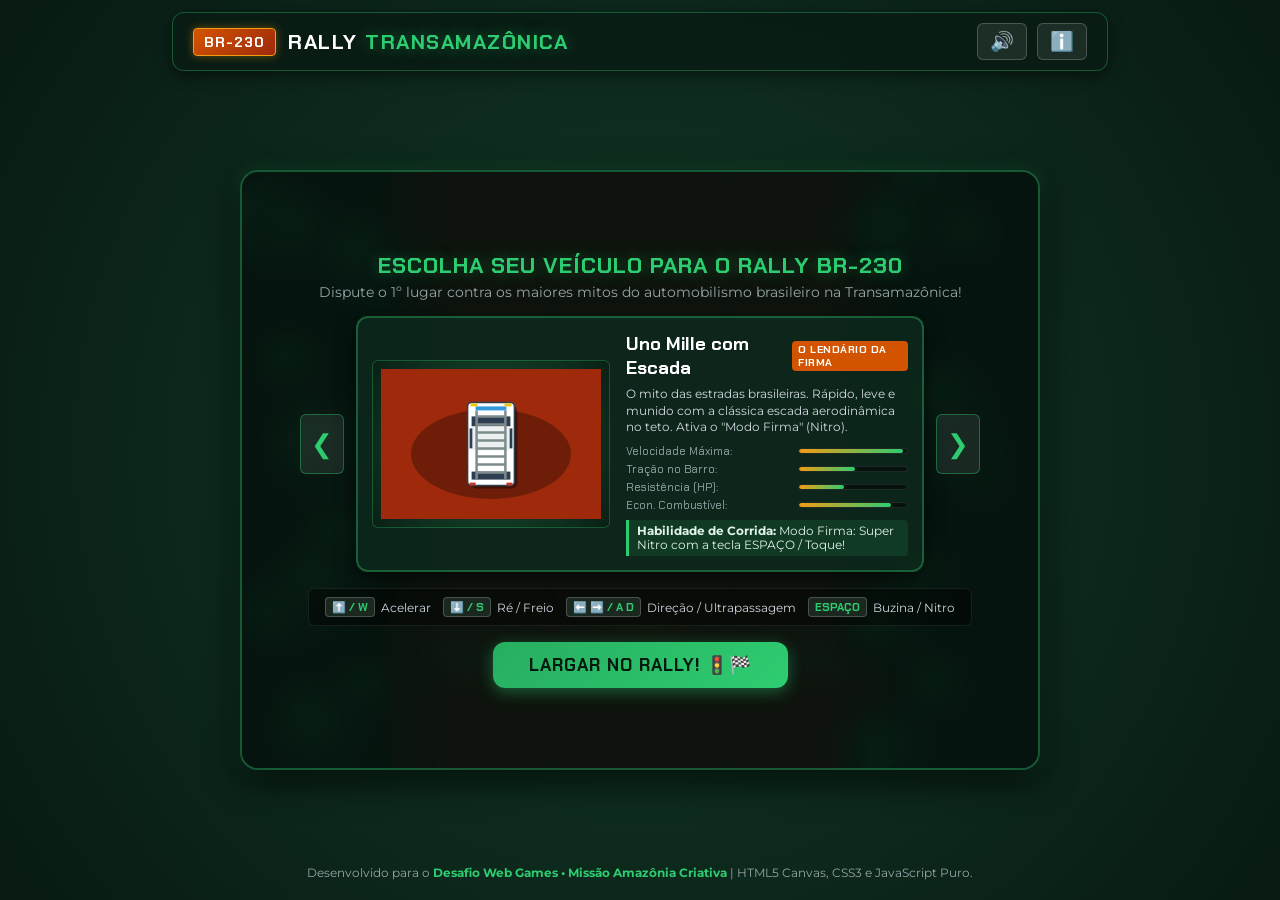
==== index.html @ f214d4d9 "Initial commit" ====
<!DOCTYPE html>
<html lang="pt-BR">
<head>
  <meta charset="UTF-8">
  <meta name="viewport" content="width=device-width, initial-scale=1.0, maximum-scale=1.0, user-scalable=no">
  <meta name="description" content="Expedição Transamazônica: Desafio BR-230 - Jogo de corrida e sobrevivência ecológica na maior floresta tropical do mundo.">
  <title>Expedição Transamazônica: Desafio BR-230</title>
  <link rel="preconnect" href="https://fonts.googleapis.com">
  <link rel="preconnect" href="https://fonts.gstatic.com">
  <link href="https://fonts.googleapis.com/css2?family=Chakra+Petch:wght@400;600;700;800&family=Montserrat:wght@400;600;800&display=swap" rel="stylesheet">
  <link rel="stylesheet" href="style.css">
</head>
<body>
  <div id="game-container">
    <!-- Cabeçalho / Topbar -->
    <header class="game-header">
      <div class="header-logo">
        <span class="badge-road">BR-230</span>
        <h1>RALLY <span>TRANSAMAZÔNICA</span></h1>
      </div>
      <div class="header-controls">
        <button id="btn-sound" class="btn-icon" title="Ativar/Desativar Som" aria-label="Som">
          🔊
        </button>
        <button id="btn-info" class="btn-icon" title="Sobre a Corrida e a Amazônia" aria-label="Informações">
          ℹ️
        </button>
      </div>
    </header>

    <!-- Canvas do Jogo -->
    <div class="canvas-wrapper">
      <canvas id="gameCanvas" width="800" height="600"></canvas>
      
      <!-- Semáforo de Largada (3, 2, 1, VAI!) -->
      <div id="start-lights" class="start-lights hidden">
        <div class="light-group">
          <div class="light light-red" id="light-1"></div>
          <div class="light light-yellow" id="light-2"></div>
          <div class="light light-green" id="light-3"></div>
        </div>
        <div id="countdown-text" class="countdown-text">3</div>
      </div>

      <!-- Efeitos Climáticos / Efeitos de Tela -->
      <div id="mud-splatter" class="screen-fx"></div>
      <div id="rain-overlay" class="screen-fx"></div>
      <div id="flash-overlay" class="screen-fx"></div>

      <!-- HUD Dinâmico Sobreposto no Canvas (Modo Corrida) -->
      <div id="game-hud" class="hud-container hidden">
        <div class="hud-top">
          <!-- Posição na Corrida (1º ao 5º) -->
          <div class="hud-card position-card">
            <span class="hud-label">POSIÇÃO</span>
            <div class="position-display">
              <span id="pos-val" class="pos-num">1º</span>
              <span class="pos-total">/ 5</span>
            </div>
          </div>

          <!-- Mini-Mapa da Corrida (Posição dos 5 Carros) -->
          <div class="hud-card race-track-card">
            <div class="track-header">
              <span>LARGADA</span>
              <span id="checkpoint-text">Trecho BR-230 • 0.0 km</span>
              <span>CHEGADA 🏁</span>
            </div>
            <div class="race-minimap" id="race-minimap">
              <div class="track-line"></div>
              <div id="car-dot-player" class="car-dot player-dot" title="Você"></div>
              <div id="car-dot-1" class="car-dot ai-dot" title="Rival 1"></div>
              <div id="car-dot-2" class="car-dot ai-dot" title="Rival 2"></div>
              <div id="car-dot-3" class="car-dot ai-dot" title="Rival 3"></div>
              <div id="car-dot-4" class="car-dot ai-dot" title="Rival 4"></div>
            </div>
          </div>

          <!-- Mudas Salvas (Pontuação Ecológica) -->
          <div class="hud-card eco-card">
            <span class="hud-label">MUDAS COLETADAS</span>
            <span class="hud-value"><span id="seed-counter">0</span> 🌱</span>
          </div>
        </div>

        <div class="hud-bottom">
          <!-- Velocímetro e Marcha/Tração -->
          <div class="hud-card speed-card">
            <div class="speed-digital">
              <span id="speed-val">0</span>
              <span class="unit">KM/H</span>
            </div>
            <div id="traction-warning" class="status-pill status-normal">PISTA SECA</div>
          </div>

          <!-- Indicadores de Combustível e Integridade -->
          <div class="hud-card stats-card">
            <!-- Combustível -->
            <div class="stat-gauge">
              <div class="gauge-header">
                <span>⛽ BIO-COMBUSTÍVEL</span>
                <span id="fuel-val">100%</span>
              </div>
              <div class="gauge-bar">
                <div id="fuel-bar-fill" class="gauge-fill fuel-fill"></div>
              </div>
            </div>

            <!-- Integridade do Carro -->
            <div class="stat-gauge">
              <div class="gauge-header">
                <span>🛠️ INTEGRIDADE</span>
                <span id="health-val">100%</span>
              </div>
              <div class="gauge-bar">
                <div id="health-bar-fill" class="gauge-fill health-fill"></div>
              </div>
            </div>
          </div>
        </div>

        <!-- Alerta Flutuante de Eventos / Bônus -->
        <div id="floating-alert" class="floating-alert hidden"></div>
      </div>

      <!-- Controles Virtuais Touch (Mobile / Telas Touch) -->
      <div id="touch-controls" class="touch-controls hidden">
        <div class="touch-left">
          <button id="btn-left" class="touch-btn" aria-label="Esquerda">◀</button>
          <button id="btn-right" class="touch-btn" aria-label="Direita">▶</button>
        </div>
        <div class="touch-right">
          <button id="btn-horn" class="touch-btn touch-horn" aria-label="Buzina / Ação">📢</button>
          <button id="btn-brake" class="touch-btn touch-brake" aria-label="Freio">🛑</button>
          <button id="btn-gas" class="touch-btn touch-gas" aria-label="Acelerar">⚡</button>
        </div>
      </div>

      <!-- TELA DE GARAGEM / MENU PRINCIPAL -->
      <div id="menu-screen" class="overlay-screen">
        <div class="menu-content">
          <div class="menu-header">
            <h2>ESCOLHA SEU VEÍCULO PARA O RALLY BR-230</h2>
            <p>Dispute o 1º lugar contra os maiores mitos do automobilismo brasileiro na Transamazônica!</p>
          </div>

          <!-- Seletor de Carros / Garagem -->
          <div class="garage-selector">
            <button id="btn-prev-car" class="nav-arrow" aria-label="Veículo Anterior">❮</button>
            
            <div class="vehicle-display-card">
              <div class="vehicle-preview-box">
                <canvas id="vehiclePreviewCanvas" width="220" height="150"></canvas>
              </div>
              <div class="vehicle-info">
                <div class="vehicle-title-wrap">
                  <h3 id="car-name">Uno Mille com Escada</h3>
                  <span id="car-tag" class="car-badge">O LENDÁRIO</span>
                </div>
                <p id="car-desc" class="car-description">
                  Veloz, ágil e munido com a mística escada no teto. Ativa o Modo Firma (Nitro), mas exige cuidado nas crateras.
                </p>
                
                <!-- Barras de Atributos -->
                <div class="car-attributes">
                  <div class="attr-row">
                    <span>Velocidade Máxima:</span>
                    <div class="attr-bar"><div id="attr-speed" class="attr-fill"></div></div>
                  </div>
                  <div class="attr-row">
                    <span>Tração no Barro:</span>
                    <div class="attr-bar"><div id="attr-traction" class="attr-fill"></div></div>
                  </div>
                  <div class="attr-row">
                    <span>Resistência (HP):</span>
                    <div class="attr-bar"><div id="attr-durability" class="attr-fill"></div></div>
                  </div>
                  <div class="attr-row">
                    <span>Econ. Combustível:</span>
                    <div class="attr-bar"><div id="attr-fuel" class="attr-fill"></div></div>
                  </div>
                </div>

                <div class="car-special">
                  <strong>Habilidade de Corrida:</strong> <span id="car-ability">Modo Firma (Super Aceleração temporária com ESPAÇO)</span>
                </div>
              </div>
            </div>

            <button id="btn-next-car" class="nav-arrow" aria-label="Próximo Veículo">❯</button>
          </div>

          <!-- Mini Guia de Controles -->
          <div class="controls-guide">
            <div class="guide-item">
              <span class="key-pill">⬆️ / W</span> Acelerar
            </div>
            <div class="guide-item">
              <span class="key-pill">⬇️ / S</span> Ré / Freio
            </div>
            <div class="guide-item">
              <span class="key-pill">⬅️ ➡️ / A D</span> Direção / Ultrapassagem
            </div>
            <div class="guide-item">
              <span class="key-pill">ESPAÇO</span> Buzina / Nitro
            </div>
          </div>

          <div class="menu-actions">
            <button id="btn-start" class="btn-primary">LARGAR NO RALLY! 🚦🏁</button>
          </div>
        </div>
      </div>

      <!-- TELA DE PAUSA -->
      <div id="pause-screen" class="overlay-screen hidden">
        <div class="modal-card">
          <h2>CORRIDA PAUSADA</h2>
          <p>Você encostou no acostamento da BR-230.</p>
          <div class="modal-buttons">
            <button id="btn-resume" class="btn-primary">CONTINUAR CORRIDA ▶️</button>
            <button id="btn-quit" class="btn-secondary">VOLTAR À GARAGEM 🚪</button>
          </div>
        </div>
      </div>

      <!-- TELA DE GAME OVER / DERROTA -->
      <div id="gameover-screen" class="overlay-screen hidden">
        <div class="modal-card gameover-card">
          <div class="modal-icon">⚠️</div>
          <h2 id="gameover-title">FIM DE CORRIDA!</h2>
          <p id="gameover-reason">Seu veículo quebrou devido às crateras da Transamazônica.</p>

          <div class="final-stats-grid">
            <div class="stat-box">
              <span class="stat-num" id="stat-dist">0 km</span>
              <span class="stat-label">Distância Percorrida</span>
            </div>
            <div class="stat-box">
              <span class="stat-num" id="stat-seeds">0</span>
              <span class="stat-label">Mudas Salvas</span>
            </div>
            <div class="stat-box">
              <span class="stat-num" id="stat-fauna">0</span>
              <span class="stat-label">Animais Respeitados</span>
            </div>
            <div class="stat-box highlight-box">
              <span class="stat-num" id="stat-score">0</span>
              <span class="stat-label">Pontuação Total</span>
            </div>
          </div>

          <div class="record-badge">
            🏆 Melhor Corrida: <span id="stat-record">0 pts</span>
          </div>

          <div class="modal-buttons">
            <button id="btn-retry" class="btn-primary">CORRER NOVAMENTE 🔄</button>
            <button id="btn-garage-return" class="btn-secondary">TROCAR CARRO 🚗</button>
          </div>
        </div>
      </div>

      <!-- TELA DE VITÓRIA / PÓDIO DE CORRIDA -->
      <div id="victory-screen" class="overlay-screen hidden">
        <div class="modal-card victory-card">
          <div class="modal-icon" id="vic-trophy">🏆</div>
          <h2 id="vic-title">CHEGADA EM 1º LUGAR!</h2>
          <p id="vic-subtitle">Você cruzou a linha de chegada na Base de Altamira como o Campeão da Transamazônica!</p>

          <div class="podium-display">
            <div class="podium-rank" id="vic-badge">🥇 CAMPEÃO DA BR-230</div>
          </div>

          <div class="final-stats-grid">
            <div class="stat-box">
              <span class="stat-num" id="vic-time">00:00</span>
              <span class="stat-label">Tempo de Corrida</span>
            </div>
            <div class="stat-box">
              <span class="stat-num" id="vic-seeds">0</span>
              <span class="stat-label">Mudas Coletadas</span>
            </div>
            <div class="stat-box">
              <span class="stat-num" id="vic-fauna">0</span>
              <span class="stat-label">Fauna Preservada</span>
            </div>
            <div class="stat-box highlight-box">
              <span class="stat-num" id="vic-score">0</span>
              <span class="stat-label">Pontuação do Pódio</span>
            </div>
          </div>

          <div class="modal-buttons">
            <button id="btn-play-again" class="btn-primary">CORRER DE NOVO 🌟</button>
            <button id="btn-vic-garage" class="btn-secondary">GARAGEM DE CARROS 🚗</button>
          </div>
        </div>
      </div>

      <!-- MODAL DE INFORMAÇÕES E HISTÓRIA DO JOGO -->
      <div id="info-modal" class="overlay-screen hidden">
        <div class="modal-card info-card">
          <h2>🌿 Sobre a Expedição Transamazônica</h2>
          <div class="info-content">
            <p><strong>A Rodovia BR-230 (Transamazônica)</strong> é uma das estradas mais emblemáticas do Brasil. Cortando a densa floresta tropical, ela conecta comunidades isoladas mas enfrenta desafios colossais: chuvas torrenciais, atoleiros de barro vermelho e travessias perigosas de pontes sobre igarapés.</p>
            <p><strong>🌱 Objetivo Ecológico:</strong> Neste jogo, sua missão vai além da velocidade. Você transporta sementes e mudas nativas para reflorestamento e deve dirigir com consciência ambiental, respeitando os animais que cruzam a pista (antas, capivaras, jacarés e preguiças).</p>
            <p><strong>🚜 Os Veículos Brasileiros:</strong> Escolha entre ícones automotivos como o clássico <em>Uno Mille com escada</em>, o valente <em>Fusca Baja 1974</em>, a robusta <em>Camionete D20 4x4</em>, o histórico <em>Jeep Willys</em> ou o imponente <em>Caminhão Mercedes-Benz 1113 Trucado</em>!</p>
          </div>
          <button id="btn-close-info" class="btn-primary">FECHAR ✖</button>
        </div>
      </div>
    </div>

    <!-- Rodapé Semântico -->
    <footer class="game-footer">
      <p>Desenvolvido para o <strong>Desafio Web Games • Missão Amazônia Criativa</strong> | HTML5 Canvas, CSS3 e JavaScript Puro.</p>
    </footer>
  </div>

  <!-- Scripts do Jogo Modularizados -->
  <script src="js/audio.js"></script>
  <script src="js/vehicles.js"></script>
  <script src="js/obstacles.js"></script>
  <script src="js/game.js"></script>
</body>
</html>
---- style.css ----
/* =========================================================
   EXPEDIÇÃO TRANSAMAZÔNICA: DESAFIO BR-230
   Estilização Temática CSS3: Amazônia, Barro Vermelho & Aventura
   ========================================================= */

:root {
  --color-forest-dark: #092318;
  --color-forest-mid: #14472f;
  --color-forest-light: #20724b;
  --color-amazon-green: #2ecc71;
  --color-amazon-gold: #f39c12;
  --color-mud-red: #9e2a0b;
  --color-mud-dark: #5c1806;
  --color-dirt-bright: #d35400;
  --color-water-blue: #2980b9;
  --color-bg-dark: #0a1410;
  --color-card-bg: rgba(10, 28, 20, 0.88);
  --color-card-border: rgba(46, 204, 113, 0.35);
  --color-text-main: #f0f7f4;
  --color-text-muted: #95a5a6;
  --color-danger: #e74c3c;
  --color-fuel: #f1c40f;
  
  --font-display: 'Chakra Petch', sans-serif;
  --font-body: 'Montserrat', sans-serif;
  --shadow-neon: 0 0 15px rgba(46, 204, 113, 0.4);
  --shadow-mud: 0 4px 20px rgba(158, 42, 11, 0.5);
  --radius-sm: 6px;
  --radius-md: 12px;
  --radius-lg: 18px;
}

* {
  margin: 0;
  padding: 0;
  box-sizing: border-box;
  user-select: none;
  -webkit-user-select: none;
}

html, body {
  width: 100%;
  height: 100%;
  background: radial-gradient(circle at center, #133a28 0%, #081a12 100%);
  color: var(--color-text-main);
  font-family: var(--font-body);
  overflow-x: hidden;
  display: flex;
  justify-content: center;
  align-items: center;
}

#game-container {
  width: 100%;
  max-width: 960px;
  min-height: 100vh;
  display: flex;
  flex-direction: column;
  justify-content: space-between;
  align-items: center;
  padding: 12px;
  position: relative;
}

/* =========================================================
   CABEÇALHO
   ========================================================= */
.game-header {
  width: 100%;
  display: flex;
  justify-content: space-between;
  align-items: center;
  background: var(--color-card-bg);
  backdrop-filter: blur(10px);
  border: 1px solid var(--color-card-border);
  border-radius: var(--radius-md);
  padding: 10px 20px;
  margin-bottom: 10px;
  box-shadow: 0 4px 15px rgba(0,0,0,0.5);
}

.header-logo {
  display: flex;
  align-items: center;
  gap: 12px;
}

.badge-road {
  background: linear-gradient(135deg, #d35400, #9e2a0b);
  color: #fff;
  font-family: var(--font-display);
  font-weight: 800;
  font-size: 0.9rem;
  padding: 4px 10px;
  border-radius: 4px;
  border: 1px solid #f39c12;
  box-shadow: 0 0 8px rgba(243, 156, 18, 0.4);
  letter-spacing: 1px;
}

.game-header h1 {
  font-family: var(--font-display);
  font-size: 1.3rem;
  font-weight: 800;
  letter-spacing: 1.5px;
  color: #fff;
}

.game-header h1 span {
  color: var(--color-amazon-green);
  text-shadow: var(--shadow-neon);
}

.header-controls {
  display: flex;
  gap: 10px;
}

.btn-icon {
  background: rgba(255, 255, 255, 0.08);
  border: 1px solid rgba(255, 255, 255, 0.2);
  color: #fff;
  font-size: 1.2rem;
  padding: 6px 12px;
  border-radius: var(--radius-sm);
  cursor: pointer;
  transition: all 0.2s ease;
}

.btn-icon:hover {
  background: var(--color-amazon-green);
  color: #000;
  transform: translateY(-2px);
}

/* =========================================================
   CANVAS WRAPPER & CAMADAS
   ========================================================= */
.canvas-wrapper {
  position: relative;
  width: 100%;
  max-width: 800px;
  aspect-ratio: 4 / 3;
  background: #0d261a;
  border-radius: var(--radius-lg);
  overflow: hidden;
  box-shadow: 0 10px 35px rgba(0, 0, 0, 0.8), 0 0 20px rgba(46, 204, 113, 0.2);
  border: 2px solid rgba(46, 204, 113, 0.3);
  display: flex;
  justify-content: center;
  align-items: center;
}

#gameCanvas {
  width: 100%;
  height: 100%;
  display: block;
  image-rendering: auto;
}

/* Efeitos Especiais de Tela */
.screen-fx {
  position: absolute;
  top: 0;
  left: 0;
  width: 100%;
  height: 100%;
  pointer-events: none;
}

#mud-splatter {
  background: radial-gradient(circle, rgba(158, 42, 11, 0.35) 10%, transparent 60%);
  opacity: 0;
  transition: opacity 0.3s ease;
}

#mud-splatter.active {
  opacity: 0.85;
}

#rain-overlay {
  background: linear-gradient(180deg, rgba(255,255,255,0.05) 0%, rgba(41, 128, 185, 0.15) 100%);
  opacity: 0;
  transition: opacity 0.5s ease;
}

#rain-overlay.active {
  opacity: 1;
}

#flash-overlay {
  background: white;
  opacity: 0;
  transition: opacity 0.08s ease;
}

#flash-overlay.flash {
  opacity: 0.7;
}

/* =========================================================
   HUD (HEADS-UP DISPLAY)
   ========================================================= */
.hud-container {
  position: absolute;
  top: 0;
  left: 0;
  width: 100%;
  height: 100%;
  display: flex;
  flex-direction: column;
  justify-content: space-between;
  padding: 14px;
  pointer-events: none;
}

.hud-top, .hud-bottom {
  display: flex;
  justify-content: space-between;
  align-items: center;
  gap: 10px;
  width: 100%;
}

.hud-card {
  background: var(--color-card-bg);
  border: 1px solid var(--color-card-border);
  backdrop-filter: blur(8px);
  padding: 8px 14px;
  border-radius: var(--radius-sm);
  box-shadow: 0 4px 10px rgba(0,0,0,0.4);
  pointer-events: auto;
}

.hud-label {
  font-family: var(--font-display);
  font-size: 0.7rem;
  color: var(--color-text-muted);
  letter-spacing: 1px;
  display: block;
  margin-bottom: 2px;
}

.hud-value {
  font-family: var(--font-display);
  font-weight: 700;
  font-size: 1rem;
  color: #fff;
}

/* =========================================================
   SEMÁFORO DE LARGADA (3, 2, 1, VAI!)
   ========================================================= */
.start-lights {
  position: absolute;
  top: 30%;
  left: 50%;
  transform: translate(-50%, -50%);
  background: rgba(0, 0, 0, 0.88);
  border: 3px solid var(--color-amazon-gold);
  border-radius: var(--radius-lg);
  padding: 16px 28px;
  display: flex;
  flex-direction: column;
  align-items: center;
  gap: 12px;
  z-index: 60;
  box-shadow: 0 0 30px rgba(0,0,0,0.9);
}

.light-group {
  display: flex;
  gap: 16px;
}

.light {
  width: 32px;
  height: 32px;
  border-radius: 50%;
  background: #222;
  border: 2px solid #444;
  transition: all 0.15s ease;
}

.light-red.active {
  background: #e74c3c;
  box-shadow: 0 0 20px #e74c3c;
}

.light-yellow.active {
  background: #f1c40f;
  box-shadow: 0 0 20px #f1c40f;
}

.light-green.active {
  background: #2ecc71;
  box-shadow: 0 0 25px #2ecc71;
}

.countdown-text {
  font-family: var(--font-display);
  font-size: 2.4rem;
  font-weight: 800;
  color: #fff;
  letter-spacing: 2px;
  text-shadow: 0 0 10px rgba(255,255,255,0.8);
}

/* =========================================================
   HUD DE CORRIDA: POSIÇÃO & MINI-MAPA
   ========================================================= */
.position-card {
  min-width: 90px;
  text-align: center;
  border-color: rgba(241, 196, 15, 0.6);
}

.position-display {
  display: flex;
  align-items: baseline;
  justify-content: center;
  gap: 2px;
}

.pos-num {
  font-family: var(--font-display);
  font-size: 1.8rem;
  font-weight: 800;
  color: var(--color-amazon-gold);
  line-height: 1;
}

.pos-total {
  font-family: var(--font-display);
  font-size: 0.85rem;
  color: var(--color-text-muted);
}

/* Mini-Mapa da Pista BR-230 */
.race-track-card {
  flex: 1;
  max-width: 340px;
}

.track-header {
  display: flex;
  justify-content: space-between;
  font-family: var(--font-display);
  font-size: 0.68rem;
  color: var(--color-text-muted);
  margin-bottom: 4px;
}

.track-header span:nth-child(2) {
  color: #fff;
  font-weight: 700;
}

.race-minimap {
  position: relative;
  width: 100%;
  height: 12px;
  background: rgba(0, 0, 0, 0.6);
  border-radius: 6px;
  border: 1px solid rgba(255, 255, 255, 0.15);
  display: flex;
  align-items: center;
}

.track-line {
  position: absolute;
  left: 0;
  top: 50%;
  width: 100%;
  height: 2px;
  background: rgba(255, 255, 255, 0.2);
  transform: translateY(-50%);
}

.car-dot {
  position: absolute;
  width: 10px;
  height: 10px;
  border-radius: 50%;
  transform: translate(-50%, 0);
  transition: left 0.1s linear;
}

.player-dot {
  background: #2ecc71;
  border: 2px solid #fff;
  box-shadow: 0 0 8px #2ecc71;
  z-index: 10;
  width: 12px;
  height: 12px;
}

.ai-dot {
  background: #e74c3c;
  border: 1px solid #fff;
  opacity: 0.85;
}

.podium-display {
  margin: 12px 0 16px 0;
}

.podium-rank {
  background: linear-gradient(135deg, #f1c40f, #d35400);
  color: #000;
  font-family: var(--font-display);
  font-size: 1.1rem;
  font-weight: 800;
  padding: 6px 16px;
  border-radius: 20px;
  display: inline-block;
  box-shadow: 0 0 15px rgba(241, 196, 15, 0.6);
  letter-spacing: 1px;
}

.weather-card {
  display: flex;
  align-items: center;
  gap: 8px;
}

.weather-icon {
  font-size: 1.3rem;
}

.eco-card {
  border-color: rgba(46, 204, 113, 0.6);
}

.eco-card .hud-value {
  color: var(--color-amazon-green);
}

/* HUD Bottom: Velocímetro e Barras */
.speed-card {
  display: flex;
  flex-direction: column;
  align-items: center;
  min-width: 110px;
}

.speed-digital {
  display: flex;
  align-items: baseline;
  gap: 4px;
}

.speed-digital #speed-val {
  font-family: var(--font-display);
  font-size: 2rem;
  font-weight: 800;
  color: #fff;
  line-height: 1;
}

.speed-digital .unit {
  font-family: var(--font-display);
  font-size: 0.75rem;
  color: var(--color-text-muted);
}

.status-pill {
  font-family: var(--font-display);
  font-size: 0.65rem;
  font-weight: 700;
  padding: 2px 8px;
  border-radius: 12px;
  margin-top: 4px;
  letter-spacing: 0.5px;
}

.status-normal {
  background: rgba(46, 204, 113, 0.25);
  color: var(--color-amazon-green);
  border: 1px solid var(--color-amazon-green);
}

.status-mud {
  background: rgba(158, 42, 11, 0.85);
  color: #fff;
  border: 1px solid #f39c12;
  animation: pulse 0.5s infinite alternate;
}

.status-boost {
  background: rgba(241, 196, 15, 0.85);
  color: #000;
  border: 1px solid #fff;
  animation: pulse 0.3s infinite alternate;
}

@keyframes pulse {
  from { transform: scale(0.95); }
  to { transform: scale(1.05); }
}

.stats-card {
  display: flex;
  gap: 16px;
  min-width: 240px;
}

.stat-gauge {
  flex: 1;
}

.gauge-header {
  display: flex;
  justify-content: space-between;
  font-family: var(--font-display);
  font-size: 0.7rem;
  margin-bottom: 3px;
  color: var(--color-text-muted);
}

.gauge-header span:last-child {
  color: #fff;
  font-weight: 700;
}

.gauge-bar {
  width: 100%;
  height: 10px;
  background: rgba(0,0,0,0.6);
  border-radius: 6px;
  overflow: hidden;
  border: 1px solid rgba(255,255,255,0.1);
}

.gauge-fill {
  height: 100%;
  width: 100%;
  transition: width 0.2s ease, background 0.3s ease;
}

.fuel-fill {
  background: linear-gradient(90deg, #e74c3c, #f1c40f, #2ecc71);
}

.health-fill {
  background: linear-gradient(90deg, #e74c3c, #2ecc71);
}

/* Alerta Flutuante de Evento */
.floating-alert {
  position: absolute;
  top: 25%;
  left: 50%;
  transform: translate(-50%, -50%);
  background: rgba(10, 20, 15, 0.92);
  border: 2px solid var(--color-amazon-gold);
  color: #fff;
  padding: 10px 20px;
  border-radius: var(--radius-md);
  font-family: var(--font-display);
  font-weight: 800;
  font-size: 1.1rem;
  box-shadow: 0 0 25px rgba(243, 156, 18, 0.6);
  animation: floatFade 1.8s forwards;
  pointer-events: none;
  text-align: center;
}

@keyframes floatFade {
  0% { opacity: 0; transform: translate(-50%, -20%) scale(0.8); }
  20% { opacity: 1; transform: translate(-50%, -50%) scale(1.05); }
  80% { opacity: 1; transform: translate(-50%, -50%) scale(1); }
  100% { opacity: 0; transform: translate(-50%, -80%) scale(0.9); }
}

/* =========================================================
   TELA DE GARAGEM / MENU E OVERLAYS
   ========================================================= */
.overlay-screen {
  position: absolute;
  top: 0;
  left: 0;
  width: 100%;
  height: 100%;
  background: rgba(6, 20, 14, 0.94);
  backdrop-filter: blur(12px);
  display: flex;
  justify-content: center;
  align-items: center;
  padding: 20px;
  z-index: 100;
  transition: opacity 0.3s ease;
}

.hidden {
  display: none !important;
}

.menu-content {
  width: 100%;
  max-width: 680px;
  display: flex;
  flex-direction: column;
  align-items: center;
  text-align: center;
  gap: 16px;
}

.menu-header h2 {
  font-family: var(--font-display);
  font-size: 1.4rem;
  font-weight: 800;
  letter-spacing: 1px;
  color: var(--color-amazon-green);
  text-shadow: var(--shadow-neon);
}

.menu-header p {
  font-size: 0.85rem;
  color: var(--color-text-muted);
  margin-top: 4px;
}

/* Seletor de Carros */
.garage-selector {
  width: 100%;
  display: flex;
  align-items: center;
  justify-content: space-between;
  gap: 12px;
}

.nav-arrow {
  background: rgba(255, 255, 255, 0.08);
  border: 1px solid rgba(46, 204, 113, 0.4);
  color: var(--color-amazon-green);
  font-size: 1.6rem;
  width: 44px;
  height: 60px;
  border-radius: var(--radius-sm);
  cursor: pointer;
  transition: all 0.2s;
  display: flex;
  align-items: center;
  justify-content: center;
}

.nav-arrow:hover {
  background: var(--color-amazon-green);
  color: #000;
  box-shadow: var(--shadow-neon);
  transform: scale(1.08);
}

.vehicle-display-card {
  flex: 1;
  background: rgba(14, 40, 28, 0.9);
  border: 2px solid var(--color-card-border);
  border-radius: var(--radius-md);
  padding: 14px;
  display: flex;
  gap: 16px;
  align-items: center;
  box-shadow: 0 6px 20px rgba(0,0,0,0.6);
  text-align: left;
}

.vehicle-preview-box {
  background: radial-gradient(circle, #1a5336 0%, #0a2015 100%);
  border: 1px solid rgba(46, 204, 113, 0.3);
  border-radius: var(--radius-sm);
  padding: 8px;
  display: flex;
  justify-content: center;
  align-items: center;
}

#vehiclePreviewCanvas {
  display: block;
}

.vehicle-info {
  flex: 1;
}

.vehicle-title-wrap {
  display: flex;
  align-items: center;
  gap: 8px;
  margin-bottom: 6px;
}

.vehicle-title-wrap h3 {
  font-family: var(--font-display);
  font-size: 1.15rem;
  color: #fff;
  font-weight: 700;
}

.car-badge {
  background: #d35400;
  color: #fff;
  font-family: var(--font-display);
  font-size: 0.65rem;
  font-weight: 800;
  padding: 2px 6px;
  border-radius: 4px;
  letter-spacing: 0.5px;
}

.car-description {
  font-size: 0.78rem;
  color: #d1d8e0;
  line-height: 1.35;
  margin-bottom: 8px;
}

.car-attributes {
  display: flex;
  flex-direction: column;
  gap: 4px;
  margin-bottom: 8px;
}

.attr-row {
  display: flex;
  justify-content: space-between;
  align-items: center;
  font-family: var(--font-display);
  font-size: 0.7rem;
  color: var(--color-text-muted);
}

.attr-bar {
  width: 110px;
  height: 6px;
  background: rgba(0,0,0,0.5);
  border-radius: 3px;
  overflow: hidden;
  border: 1px solid rgba(255,255,255,0.1);
}

.attr-fill {
  height: 100%;
  background: linear-gradient(90deg, #f39c12, #2ecc71);
  border-radius: 3px;
  width: 50%;
  transition: width 0.3s ease;
}

.car-special {
  font-size: 0.72rem;
  background: rgba(46, 204, 113, 0.12);
  border-left: 3px solid var(--color-amazon-green);
  padding: 4px 8px;
  border-radius: 0 4px 4px 0;
  color: #e0f2e9;
}

/* Guia de Controles */
.controls-guide {
  display: flex;
  justify-content: center;
  gap: 12px;
  flex-wrap: wrap;
  background: rgba(0, 0, 0, 0.4);
  padding: 8px 16px;
  border-radius: var(--radius-sm);
  border: 1px solid rgba(255, 255, 255, 0.08);
}

.guide-item {
  display: flex;
  align-items: center;
  gap: 6px;
  font-size: 0.75rem;
  color: #ced6e0;
}

.key-pill {
  background: #1b2820;
  border: 1px solid rgba(255,255,255,0.2);
  padding: 2px 6px;
  border-radius: 4px;
  font-family: var(--font-display);
  font-size: 0.7rem;
  font-weight: 700;
  color: var(--color-amazon-green);
}

/* Botões de Ação */
.btn-primary {
  background: linear-gradient(135deg, #27ae60, #2ecc71);
  color: #051a0e;
  border: none;
  font-family: var(--font-display);
  font-weight: 800;
  font-size: 1.1rem;
  padding: 12px 36px;
  border-radius: var(--radius-md);
  cursor: pointer;
  transition: all 0.25s ease;
  box-shadow: 0 4px 15px rgba(46, 204, 113, 0.4);
  letter-spacing: 1px;
}

.btn-primary:hover {
  transform: translateY(-3px) scale(1.02);
  box-shadow: 0 8px 25px rgba(46, 204, 113, 0.7);
  background: linear-gradient(135deg, #2ecc71, #a8e6cf);
}

.btn-secondary {
  background: rgba(255, 255, 255, 0.1);
  color: #fff;
  border: 1px solid rgba(255, 255, 255, 0.2);
  font-family: var(--font-display);
  font-weight: 700;
  font-size: 0.95rem;
  padding: 10px 24px;
  border-radius: var(--radius-md);
  cursor: pointer;
  transition: all 0.2s;
}

.btn-secondary:hover {
  background: rgba(255, 255, 255, 0.2);
}

/* Modais Gerais */
.modal-card {
  background: var(--color-card-bg);
  border: 2px solid var(--color-card-border);
  border-radius: var(--radius-lg);
  padding: 24px;
  max-width: 520px;
  width: 100%;
  text-align: center;
  box-shadow: 0 10px 30px rgba(0,0,0,0.8);
  animation: zoomIn 0.3s ease;
}

@keyframes zoomIn {
  from { opacity: 0; transform: scale(0.9); }
  to { opacity: 1; transform: scale(1); }
}

.modal-icon {
  font-size: 2.8rem;
  margin-bottom: 8px;
}

.modal-card h2 {
  font-family: var(--font-display);
  font-size: 1.4rem;
  font-weight: 800;
  color: #fff;
  margin-bottom: 6px;
}

.modal-card p {
  font-size: 0.85rem;
  color: var(--color-text-muted);
  margin-bottom: 16px;
}

.final-stats-grid {
  display: grid;
  grid-template-columns: 1fr 1fr;
  gap: 10px;
  margin-bottom: 16px;
}

.stat-box {
  background: rgba(0, 0, 0, 0.4);
  border: 1px solid rgba(255, 255, 255, 0.08);
  padding: 8px 12px;
  border-radius: var(--radius-sm);
  display: flex;
  flex-direction: column;
}

.stat-num {
  font-family: var(--font-display);
  font-weight: 800;
  font-size: 1.2rem;
  color: #fff;
}

.stat-label {
  font-size: 0.68rem;
  color: var(--color-text-muted);
  margin-top: 2px;
}

.highlight-box {
  border-color: rgba(46, 204, 113, 0.5);
  background: rgba(46, 204, 113, 0.1);
}

.highlight-box .stat-num {
  color: var(--color-amazon-green);
}

.record-badge {
  font-family: var(--font-display);
  font-size: 0.85rem;
  color: var(--color-amazon-gold);
  margin-bottom: 16px;
  font-weight: 700;
}

.modal-buttons {
  display: flex;
  justify-content: center;
  gap: 12px;
  flex-wrap: wrap;
}

/* Modal Informativo */
.info-card {
  max-width: 600px;
  text-align: left;
}

.info-content {
  font-size: 0.82rem;
  line-height: 1.5;
  color: #d1d8e0;
  margin-bottom: 18px;
  display: flex;
  flex-direction: column;
  gap: 10px;
}

/* =========================================================
   CONTROLES TOUCH MOBILE
   ========================================================= */
.touch-controls {
  position: absolute;
  bottom: 12px;
  left: 0;
  width: 100%;
  padding: 0 16px;
  display: flex;
  justify-content: space-between;
  pointer-events: none;
  z-index: 50;
}

.touch-left, .touch-right {
  display: flex;
  gap: 12px;
  pointer-events: auto;
}

.touch-btn {
  width: 56px;
  height: 56px;
  border-radius: 50%;
  background: rgba(14, 40, 28, 0.85);
  border: 2px solid var(--color-amazon-green);
  color: #fff;
  font-size: 1.4rem;
  display: flex;
  align-items: center;
  justify-content: center;
  box-shadow: 0 4px 10px rgba(0,0,0,0.5);
  touch-action: manipulation;
}

.touch-btn:active {
  background: var(--color-amazon-green);
  color: #000;
  transform: scale(0.92);
}

.touch-gas {
  background: rgba(46, 204, 113, 0.8);
  color: #000;
  font-weight: 800;
}

.touch-brake {
  background: rgba(231, 76, 60, 0.8);
}

.touch-horn {
  background: rgba(243, 156, 18, 0.8);
}

/* =========================================================
   RODAPÉ
   ========================================================= */
.game-footer {
  width: 100%;
  text-align: center;
  font-size: 0.72rem;
  color: var(--color-text-muted);
  padding: 8px;
}

.game-footer strong {
  color: var(--color-amazon-green);
}

/* =========================================================
   RESPONSIVIDADE (MOBILE & TABLET)
   ========================================================= */
@media (max-width: 768px) {
  .game-header h1 {
    font-size: 1rem;
  }
  
  .badge-road {
    font-size: 0.75rem;
    padding: 2px 6px;
  }
  
  .vehicle-display-card {
    flex-direction: column;
    text-align: center;
    padding: 10px;
  }
  
  .vehicle-title-wrap {
    justify-content: center;
  }
  
  .car-attributes {
    max-width: 240px;
    margin: 0 auto 8px auto;
  }
  
  .hud-top {
    flex-direction: row;
  }
  
  .road-progress {
    max-width: 180px;
  }
  
  .stats-card {
    min-width: 180px;
    gap: 8px;
  }
  
  .speed-digital #speed-val {
    font-size: 1.5rem;
  }
}
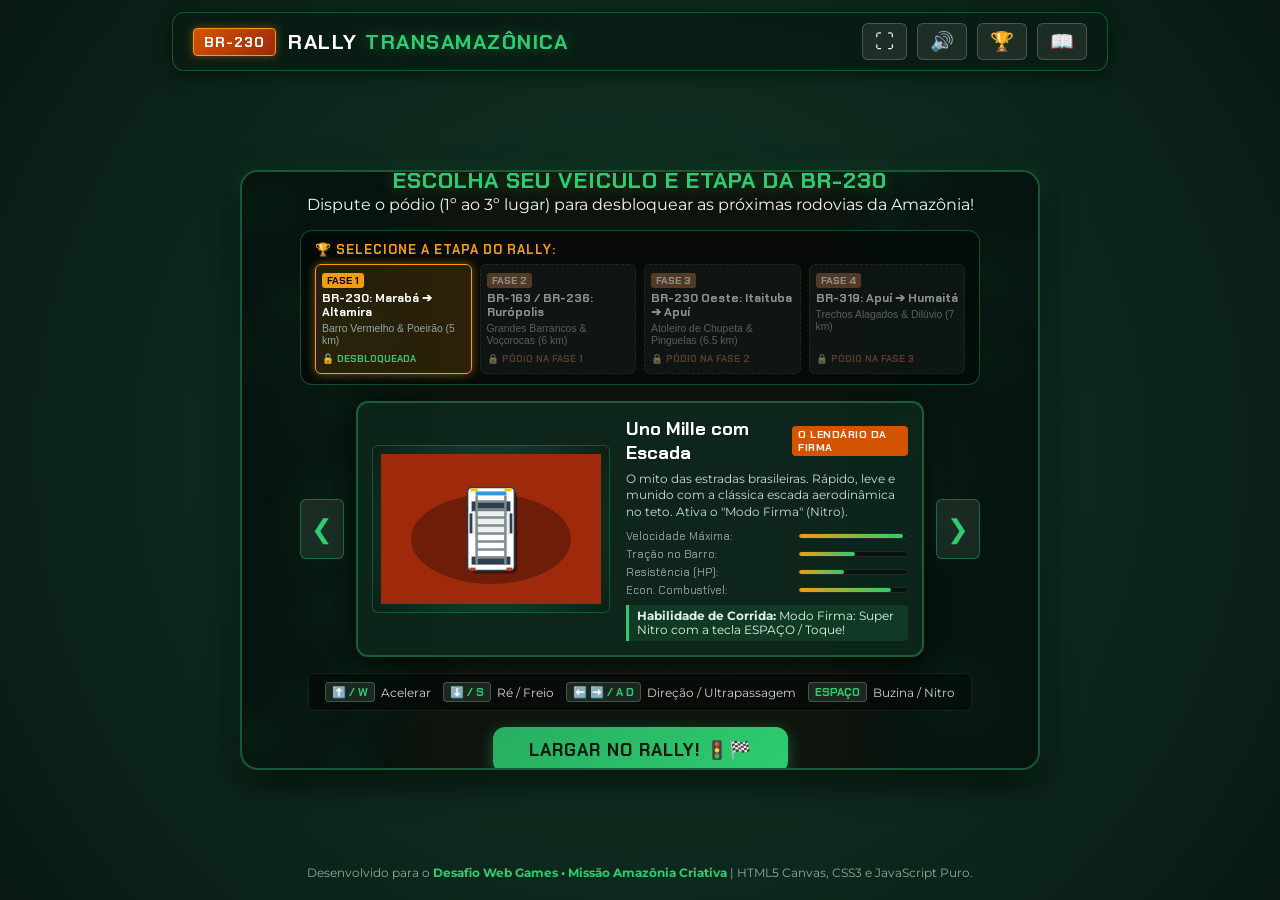
==== commit 9c2688c1: "Jogo mellhorado Implementação de novas fases" ====
--- a/index.html
+++ b/index.html
@@ -19,11 +19,17 @@
         <h1>RALLY <span>TRANSAMAZÔNICA</span></h1>
       </div>
       <div class="header-controls">
+        <button id="btn-fullscreen" class="btn-icon" title="Modo Tela Cheia" aria-label="Tela Cheia">
+          ⛶
+        </button>
         <button id="btn-sound" class="btn-icon" title="Ativar/Desativar Som" aria-label="Som">
           🔊
         </button>
-        <button id="btn-info" class="btn-icon" title="Sobre a Corrida e a Amazônia" aria-label="Informações">
-          ℹ️
+        <button id="btn-records" class="btn-icon" title="Placar de Recordes e Pontos" aria-label="Pontos">
+          🏆
+        </button>
+        <button id="btn-info" class="btn-icon" title="Guia do Piloto e Dicas da Transamazônica" aria-label="Guia">
+          📖
         </button>
       </div>
     </header>
@@ -44,7 +50,9 @@
 
       <!-- Efeitos Climáticos / Efeitos de Tela -->
       <div id="mud-splatter" class="screen-fx"></div>
+      <div id="dirty-mud-splatter" class="screen-fx"></div>
       <div id="rain-overlay" class="screen-fx"></div>
+      <div id="fog-overlay" class="screen-fx"></div>
       <div id="flash-overlay" class="screen-fx"></div>
 
       <!-- HUD Dinâmico Sobreposto no Canvas (Modo Corrida) -->
@@ -62,7 +70,7 @@
           <!-- Mini-Mapa da Corrida (Posição dos 5 Carros) -->
           <div class="hud-card race-track-card">
             <div class="track-header">
-              <span>LARGADA</span>
+              <span id="stage-badge-hud" class="badge-road" style="font-size: 0.65rem; padding: 1px 6px;">FASE 1</span>
               <span id="checkpoint-text">Trecho BR-230 • 0.0 km</span>
               <span>CHEGADA 🏁</span>
             </div>
@@ -76,21 +84,27 @@
             </div>
           </div>
 
-          <!-- Mudas Salvas (Pontuação Ecológica) -->
-          <div class="hud-card eco-card">
-            <span class="hud-label">MUDAS COLETADAS</span>
-            <span class="hud-value"><span id="seed-counter">0</span> 🌱</span>
+          <!-- Mudas & Botão de Menu In-Game -->
+          <div class="hud-right-group">
+            <div class="hud-card eco-card">
+              <span class="hud-label">MUDAS</span>
+              <span class="hud-value"><span id="seed-counter">0</span> 🌱</span>
+            </div>
+            <button id="btn-hud-pause" class="btn-icon hud-pause-btn" title="Pausar / Menu">
+              ⏸️
+            </button>
           </div>
         </div>
 
         <div class="hud-bottom">
-          <!-- Velocímetro e Marcha/Tração -->
+          <!-- Velocímetro, Marcha/Tração e Relevo (Subida/Descida) -->
           <div class="hud-card speed-card">
             <div class="speed-digital">
               <span id="speed-val">0</span>
               <span class="unit">KM/H</span>
             </div>
-            <div id="traction-warning" class="status-pill status-normal">PISTA SECA</div>
+            <div id="traction-warning" class="status-pill status-normal">PISTA LIVRE</div>
+            <div id="slope-indicator" class="slope-pill slope-flat">↔️ PISTA PLANA</div>
           </div>
 
           <!-- Indicadores de Combustível e Integridade -->
@@ -140,8 +154,39 @@
       <div id="menu-screen" class="overlay-screen">
         <div class="menu-content">
           <div class="menu-header">
-            <h2>ESCOLHA SEU VEÍCULO PARA O RALLY BR-230</h2>
-            <p>Dispute o 1º lugar contra os maiores mitos do automobilismo brasileiro na Transamazônica!</p>
+            <h2>ESCOLHA SEU VEÍCULO E ETAPA DA BR-230</h2>
+            <p>Dispute o pódio (1º ao 3º lugar) para desbloquear as próximas rodovias da Amazônia!</p>
+          </div>
+
+          <!-- Seletor de Fases (1 a 4) -->
+          <div class="stage-selector-container">
+            <span class="stage-selector-title">🏆 SELECIONE A ETAPA DO RALLY:</span>
+            <div class="stage-grid">
+              <button class="stage-card stage-active" data-stage="1" id="stage-btn-1">
+                <span class="stage-tag">FASE 1</span>
+                <span class="stage-name">BR-230: Marabá ➔ Altamira</span>
+                <span class="stage-desc">Barro Vermelho & Poeirão (5 km)</span>
+                <span class="stage-status" id="stage-status-1">🔓 DESBLOQUEADA</span>
+              </button>
+              <button class="stage-card stage-locked" data-stage="2" id="stage-btn-2">
+                <span class="stage-tag">FASE 2</span>
+                <span class="stage-name">BR-163 / BR-236: Rurópolis</span>
+                <span class="stage-desc">Grandes Barrancos & Voçorocas (6 km)</span>
+                <span class="stage-status" id="stage-status-2">🔒 PÓDIO NA FASE 1</span>
+              </button>
+              <button class="stage-card stage-locked" data-stage="3" id="stage-btn-3">
+                <span class="stage-tag">FASE 3</span>
+                <span class="stage-name">BR-230 Oeste: Itaituba ➔ Apuí</span>
+                <span class="stage-desc">Atoleiro de Chupeta & Pinguelas (6.5 km)</span>
+                <span class="stage-status" id="stage-status-3">🔒 PÓDIO NA FASE 2</span>
+              </button>
+              <button class="stage-card stage-locked" data-stage="4" id="stage-btn-4">
+                <span class="stage-tag">FASE 4</span>
+                <span class="stage-name">BR-319: Apuí ➔ Humaitá</span>
+                <span class="stage-desc">Trechos Alagados & Dilúvio (7 km)</span>
+                <span class="stage-status" id="stage-status-4">🔒 PÓDIO NA FASE 3</span>
+              </button>
+            </div>
           </div>
 
           <!-- Seletor de Carros / Garagem -->
@@ -212,13 +257,16 @@
         </div>
       </div>
 
-      <!-- TELA DE PAUSA -->
+      <!-- TELA DE PAUSA / MENU EM JOGO -->
       <div id="pause-screen" class="overlay-screen hidden">
-        <div class="modal-card">
-          <h2>CORRIDA PAUSADA</h2>
-          <p>Você encostou no acostamento da BR-230.</p>
-          <div class="modal-buttons">
+        <div class="modal-card pause-card">
+          <h2>CORRIDA PAUSADA ⏸️</h2>
+          <p>Você parou no acostamento da Transamazônica. Escolha uma opção:</p>
+          <div class="modal-buttons pause-buttons-grid">
             <button id="btn-resume" class="btn-primary">CONTINUAR CORRIDA ▶️</button>
+            <button id="btn-pause-restart" class="btn-secondary">REINICIAR ETAPA 🔄</button>
+            <button id="btn-pause-records" class="btn-secondary">PLACAR & RECORDES 🏆</button>
+            <button id="btn-pause-guide" class="btn-secondary">GUIA DO PILOTO 📖</button>
             <button id="btn-quit" class="btn-secondary">VOLTAR À GARAGEM 🚪</button>
           </div>
         </div>
@@ -292,22 +340,77 @@
           </div>
 
           <div class="modal-buttons">
-            <button id="btn-play-again" class="btn-primary">CORRER DE NOVO 🌟</button>
+            <button id="btn-next-stage" class="btn-primary">PRÓXIMA ETAPA ➡️</button>
+            <button id="btn-play-again" class="btn-secondary">CORRER DE NOVO 🌟</button>
             <button id="btn-vic-garage" class="btn-secondary">GARAGEM DE CARROS 🚗</button>
           </div>
         </div>
       </div>
 
-      <!-- MODAL DE INFORMAÇÕES E HISTÓRIA DO JOGO -->
+      <!-- MODAL DE PLACAR DE RECORDES E PONTOS -->
+      <div id="records-modal" class="overlay-screen hidden">
+        <div class="modal-card records-card">
+          <h2>🏆 Galeria de Recordes & Pontuações</h2>
+          <p>Estatísticas do seu histórico pelas rodovias da Amazônia:</p>
+          
+          <div class="records-grid">
+            <div class="stat-box highlight-box">
+              <span class="stat-num" id="rec-high-score">0 pts</span>
+              <span class="stat-label">Maior Pontuação Geral</span>
+            </div>
+            <div class="stat-box">
+              <span class="stat-num" id="rec-total-seeds">0 🌱</span>
+              <span class="stat-label">Total de Mudas Salvas</span>
+            </div>
+            <div class="stat-box">
+              <span class="stat-num" id="rec-total-fauna">0 🐆</span>
+              <span class="stat-label">Fauna Preservada</span>
+            </div>
+            <div class="stat-box">
+              <span class="stat-num" id="rec-unlocked-stages">Fase 1 / 4</span>
+              <span class="stat-label">Progresso da Campanha</span>
+            </div>
+          </div>
+
+          <div class="stage-records-list">
+            <h3>Melhores Tempos por Etapa:</h3>
+            <div class="stage-record-row"><span>Fase 1 (BR-230 Marabá):</span> <strong id="rec-time-1">--:--</strong></div>
+            <div class="stage-record-row"><span>Fase 2 (BR-163 Barrancos):</span> <strong id="rec-time-2">--:--</strong></div>
+            <div class="stage-record-row"><span>Fase 3 (BR-230 Oeste Canaletas):</span> <strong id="rec-time-3">--:--</strong></div>
+            <div class="stage-record-row"><span>Fase 4 (BR-319 Alagados):</span> <strong id="rec-time-4">--:--</strong></div>
+          </div>
+
+          <div class="modal-buttons" style="margin-top: 15px;">
+            <button id="btn-close-records" class="btn-primary">VOLTAR AO JOGO ✖</button>
+          </div>
+        </div>
+      </div>
+
+      <!-- MODAL DE GUIA DO PILOTO E EXPLICAÇÕES -->
       <div id="info-modal" class="overlay-screen hidden">
         <div class="modal-card info-card">
-          <h2>🌿 Sobre a Expedição Transamazônica</h2>
+          <h2>📖 Guia do Piloto da Transamazônica</h2>
           <div class="info-content">
-            <p><strong>A Rodovia BR-230 (Transamazônica)</strong> é uma das estradas mais emblemáticas do Brasil. Cortando a densa floresta tropical, ela conecta comunidades isoladas mas enfrenta desafios colossais: chuvas torrenciais, atoleiros de barro vermelho e travessias perigosas de pontes sobre igarapés.</p>
-            <p><strong>🌱 Objetivo Ecológico:</strong> Neste jogo, sua missão vai além da velocidade. Você transporta sementes e mudas nativas para reflorestamento e deve dirigir com consciência ambiental, respeitando os animais que cruzam a pista (antas, capivaras, jacarés e preguiças).</p>
-            <p><strong>🚜 Os Veículos Brasileiros:</strong> Escolha entre ícones automotivos como o clássico <em>Uno Mille com escada</em>, o valente <em>Fusca Baja 1974</em>, a robusta <em>Camionete D20 4x4</em>, o histórico <em>Jeep Willys</em> ou o imponente <em>Caminhão Mercedes-Benz 1113 Trucado</em>!</p>
-          </div>
-          <button id="btn-close-info" class="btn-primary">FECHAR ✖</button>
+            <div class="guide-topic">
+              <h4>⛰️ Relevo da Amazônia (Aclives e Declives):</h4>
+              <p>A topografia da Transamazônica possui subidas e descidas naturais que cortam vales e serras. Nas descidas o carro ganha embalo e nas subidas o ritmo flui naturalmente. Colete os galões de bio-combustível e as mudas nativas espalhadas pela pista para manter sua autonomia e pontuação sempre altas!</p>
+            </div>
+            <div class="guide-topic">
+              <h4>🏎️ Curvas & Força Centrífuga:</h4>
+              <p>A Transamazônica serpenteia a floresta com curvas sinuosas. Solte o acelerador ou freie antes de entrar na curva para não derrapar na terra e bater nos barrancos!</p>
+            </div>
+            <div class="guide-topic">
+              <h4>🚷 Concorrentes Jogando Sujo:</h4>
+              <p>Os rivais não facilitam! Eles <strong>fecham a porta</strong> em ultrapassagens, <strong>jogam spray de lama e pedras</strong> no seu para-brisa e tentam te empurrar contra os barrancos. Desvie lateralmente e use o vácuo com precisão!</p>
+            </div>
+            <div class="guide-topic">
+              <h4>🌫️ Bancos de Neblina & Animais na Pista:</h4>
+              <p>Em trechos de neblina espessa, a visibilidade cai drasticamente. Buzine (ESPAÇO) para alertar onças, antas e capivaras a tempo e ganhar bônus de preservação ambiental!</p>
+            </div>
+          </div>
+          <div class="modal-buttons">
+            <button id="btn-close-info" class="btn-primary">ENTENDIDO! VOLTAR AO RALLY ✖</button>
+          </div>
         </div>
       </div>
     </div>
--- a/style.css
+++ b/style.css
@@ -615,10 +615,108 @@
   text-shadow: var(--shadow-neon);
 }
 
-.menu-header p {
-  font-size: 0.85rem;
+/* Seletor de Fases da Transamazônica */
+.stage-selector-container {
+  width: 100%;
+  display: flex;
+  flex-direction: column;
+  gap: 6px;
+  background: rgba(0, 0, 0, 0.45);
+  border: 1px solid var(--color-card-border);
+  border-radius: var(--radius-md);
+  padding: 10px 14px;
+}
+
+.stage-selector-title {
+  font-family: var(--font-display);
+  font-size: 0.8rem;
+  font-weight: 800;
+  color: var(--color-amazon-gold);
+  letter-spacing: 1px;
+  text-align: left;
+}
+
+.stage-grid {
+  display: grid;
+  grid-template-columns: repeat(4, 1fr);
+  gap: 8px;
+}
+
+.stage-card {
+  background: rgba(14, 40, 28, 0.85);
+  border: 1.5px solid rgba(255, 255, 255, 0.15);
+  border-radius: var(--radius-sm);
+  padding: 8px 6px;
+  display: flex;
+  flex-direction: column;
+  align-items: flex-start;
+  text-align: left;
+  cursor: pointer;
+  transition: all 0.2s ease;
+  color: #fff;
+}
+
+.stage-card:hover:not(.stage-locked) {
+  border-color: var(--color-amazon-green);
+  transform: translateY(-2px);
+  box-shadow: 0 4px 12px rgba(46, 204, 113, 0.3);
+}
+
+.stage-card.stage-active {
+  border-color: var(--color-amazon-gold);
+  background: rgba(243, 156, 18, 0.15);
+  box-shadow: 0 0 10px rgba(243, 156, 18, 0.5);
+}
+
+.stage-card.stage-locked {
+  opacity: 0.55;
+  cursor: not-allowed;
+  filter: grayscale(0.6);
+  border-style: dashed;
+}
+
+.stage-tag {
+  font-family: var(--font-display);
+  font-size: 0.65rem;
+  font-weight: 800;
+  background: #d35400;
+  color: #fff;
+  padding: 1px 5px;
+  border-radius: 3px;
+  margin-bottom: 4px;
+}
+
+.stage-card.stage-active .stage-tag {
+  background: var(--color-amazon-gold);
+  color: #000;
+}
+
+.stage-name {
+  font-family: var(--font-display);
+  font-size: 0.75rem;
+  font-weight: 700;
+  color: #fff;
+  line-height: 1.15;
+  margin-bottom: 3px;
+}
+
+.stage-desc {
+  font-size: 0.65rem;
   color: var(--color-text-muted);
-  margin-top: 4px;
+  line-height: 1.2;
+  margin-bottom: 4px;
+}
+
+.stage-status {
+  font-family: var(--font-display);
+  font-size: 0.6rem;
+  font-weight: 700;
+  color: var(--color-amazon-green);
+  margin-top: auto;
+}
+
+.stage-locked .stage-status {
+  color: #e74c3c;
 }
 
 /* Seletor de Carros */
@@ -1049,3 +1147,196 @@
     font-size: 1.5rem;
   }
 }
+
+/* =========================================================
+   MODO TELA CHEIA / EXPANDIDA
+   ========================================================= */
+#game-container.fullscreen-mode {
+  max-width: 100vw;
+  width: 100vw;
+  height: 100vh;
+  padding: 0;
+  justify-content: center;
+}
+
+#game-container.fullscreen-mode .canvas-wrapper {
+  max-width: 100vw;
+  width: 100vw;
+  height: 100vh;
+  border-radius: 0;
+  border: none;
+  aspect-ratio: unset;
+}
+
+#game-container.fullscreen-mode .game-header,
+#game-container.fullscreen-mode .game-footer {
+  position: absolute;
+  z-index: 80;
+}
+
+#game-container.fullscreen-mode .game-header {
+  top: 8px;
+  left: 10px;
+  right: 10px;
+  width: auto;
+  background: rgba(10, 28, 20, 0.7);
+}
+
+#game-container.fullscreen-mode .game-footer {
+  display: none;
+}
+
+/* =========================================================
+   HUD: GRUPO DIREITO & RELEVO (SUBIDAS/DESCIDAS)
+   ========================================================= */
+.hud-right-group {
+  display: flex;
+  align-items: center;
+  gap: 8px;
+}
+
+.hud-pause-btn {
+  background: rgba(10, 28, 20, 0.88);
+  border: 1px solid var(--color-card-border);
+  padding: 8px 12px;
+  border-radius: var(--radius-sm);
+  cursor: pointer;
+  pointer-events: auto;
+}
+
+.slope-pill {
+  font-family: var(--font-display);
+  font-size: 0.65rem;
+  font-weight: 800;
+  padding: 2px 8px;
+  border-radius: 12px;
+  margin-top: 3px;
+  letter-spacing: 0.5px;
+  transition: all 0.3s ease;
+}
+
+.slope-flat {
+  background: rgba(255, 255, 255, 0.08);
+  color: #ccc;
+  border: 1px solid rgba(255, 255, 255, 0.2);
+}
+
+.slope-uphill {
+  background: rgba(231, 76, 60, 0.85);
+  color: #fff;
+  border: 1px solid #f1c40f;
+  animation: pulse 0.4s infinite alternate;
+}
+
+.slope-downhill {
+  background: rgba(52, 152, 219, 0.85);
+  color: #fff;
+  border: 1px solid #fff;
+}
+
+/* =========================================================
+   EFEITOS DE NEBLINA & SPRAY SUJO DOS RIVAIS
+   ========================================================= */
+#fog-overlay {
+  background: radial-gradient(circle, rgba(240, 245, 240, 0.65) 0%, rgba(220, 235, 225, 0.85) 100%);
+  opacity: 0;
+  transition: opacity 0.8s ease;
+}
+
+#fog-overlay.active {
+  opacity: 0.82;
+}
+
+#dirty-mud-splatter {
+  background: 
+    radial-gradient(circle at 35% 45%, rgba(92, 25, 6, 0.8) 0%, transparent 22%),
+    radial-gradient(circle at 65% 55%, rgba(92, 25, 6, 0.85) 0%, transparent 28%),
+    radial-gradient(circle at 50% 30%, rgba(142, 40, 10, 0.75) 0%, transparent 18%);
+  opacity: 0;
+  transition: opacity 0.15s ease;
+}
+
+#dirty-mud-splatter.active {
+  opacity: 0.95;
+  animation: shakeSplatter 0.3s ease;
+}
+
+@keyframes shakeSplatter {
+  0% { transform: scale(1); }
+  50% { transform: scale(1.03); }
+  100% { transform: scale(1); }
+}
+
+/* =========================================================
+   MODAL DE PAUSA, RECORDES & GUIA DO PILOTO
+   ========================================================= */
+.pause-buttons-grid {
+  display: flex;
+  flex-direction: column;
+  gap: 10px;
+  width: 100%;
+  max-width: 340px;
+  margin: 0 auto;
+}
+
+.records-card, .info-card {
+  max-width: 640px;
+}
+
+.records-grid {
+  display: grid;
+  grid-template-columns: 1fr 1fr;
+  gap: 10px;
+  margin: 14px 0;
+}
+
+.stage-records-list {
+  background: rgba(0, 0, 0, 0.35);
+  border: 1px solid rgba(255, 255, 255, 0.1);
+  border-radius: var(--radius-sm);
+  padding: 12px 16px;
+  text-align: left;
+}
+
+.stage-records-list h3 {
+  font-family: var(--font-display);
+  font-size: 0.85rem;
+  color: var(--color-amazon-gold);
+  margin-bottom: 8px;
+}
+
+.stage-record-row {
+  display: flex;
+  justify-content: space-between;
+  font-size: 0.78rem;
+  padding: 4px 0;
+  border-bottom: 1px solid rgba(255, 255, 255, 0.06);
+}
+
+.stage-record-row strong {
+  color: var(--color-amazon-green);
+  font-family: var(--font-display);
+}
+
+.guide-topic {
+  background: rgba(0, 0, 0, 0.35);
+  border-left: 3px solid var(--color-amazon-green);
+  padding: 8px 12px;
+  border-radius: 0 var(--radius-sm) var(--radius-sm) 0;
+  margin-bottom: 8px;
+}
+
+.guide-topic h4 {
+  font-family: var(--font-display);
+  font-size: 0.85rem;
+  color: var(--color-amazon-gold);
+  margin-bottom: 2px;
+}
+
+.guide-topic p {
+  font-size: 0.75rem;
+  line-height: 1.35;
+  color: #d1d8e0;
+  margin: 0;
+}
+
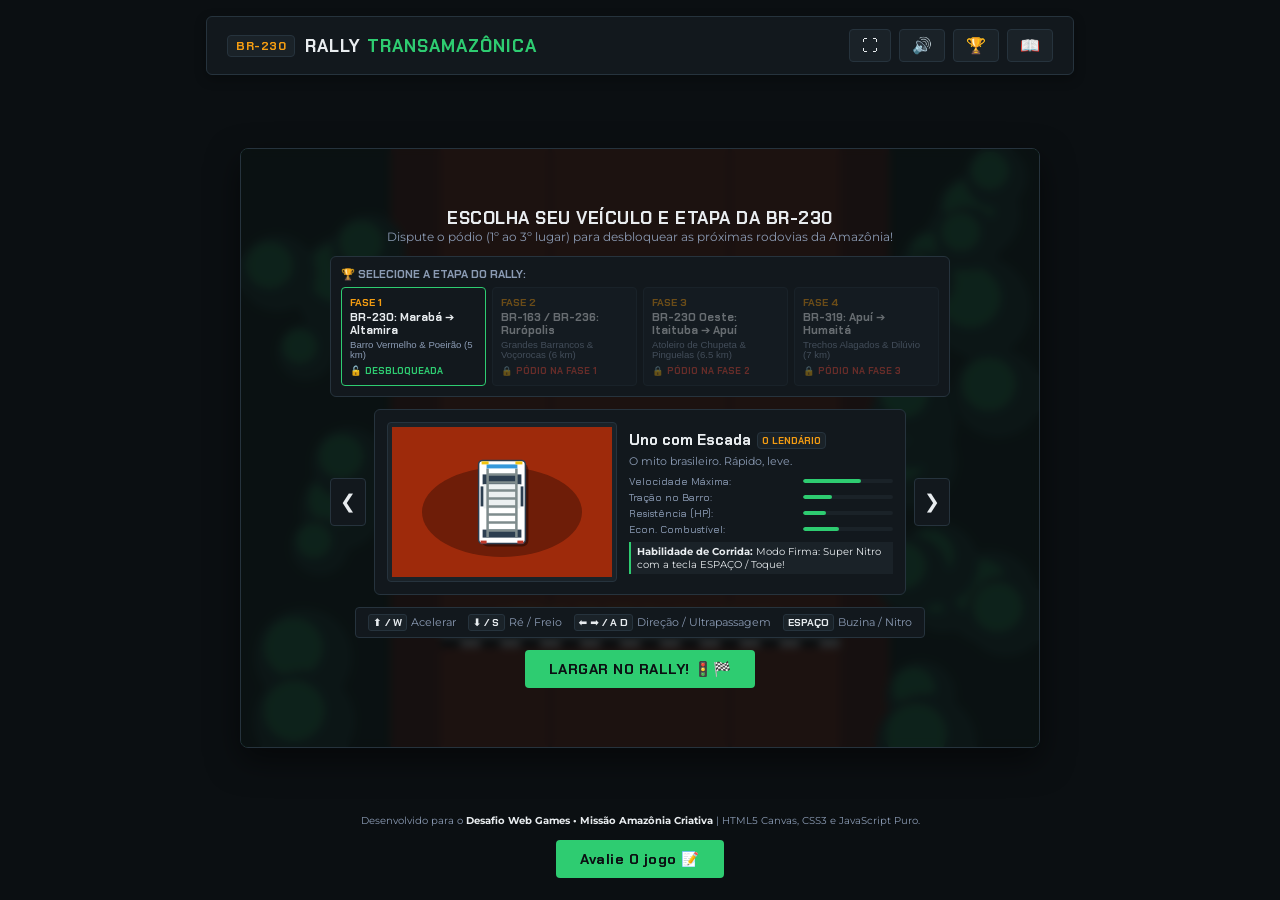
==== commit c3420ad4: "Atualização resolução de bug, mudanças de UI, mudanças de mecanicas" ====
--- a/index.html
+++ b/index.html
@@ -3,12 +3,13 @@
 <head>
   <meta charset="UTF-8">
   <meta name="viewport" content="width=device-width, initial-scale=1.0, maximum-scale=1.0, user-scalable=no">
-  <meta name="description" content="Expedição Transamazônica: Desafio BR-230 - Jogo de corrida e sobrevivência ecológica na maior floresta tropical do mundo.">
-  <title>Expedição Transamazônica: Desafio BR-230</title>
+  <meta name="description" content="Transamazônica Rally: Desafio BR-230">
+  <title>Transamazônica Rally</title>
   <link rel="preconnect" href="https://fonts.googleapis.com">
   <link rel="preconnect" href="https://fonts.gstatic.com">
   <link href="https://fonts.googleapis.com/css2?family=Chakra+Petch:wght@400;600;700;800&family=Montserrat:wght@400;600;800&display=swap" rel="stylesheet">
   <link rel="stylesheet" href="style.css">
+  <link rel="icon"type="image/png" href="flatcon.png">
 </head>
 <body>
   <div id="game-container">
@@ -418,6 +419,12 @@
     <!-- Rodapé Semântico -->
     <footer class="game-footer">
       <p>Desenvolvido para o <strong>Desafio Web Games • Missão Amazônia Criativa</strong> | HTML5 Canvas, CSS3 e JavaScript Puro.</p>
+      <br>
+      <div class="menu-actions">
+        <a href="https://docs.google.com/forms/d/e/1FAIpQLScHGECVdyHqYR4V4LaIM3n9pY1hiho51vANH201O3oFjHBHVQ/viewform?usp=header" target="_blank" class="btn-primary" style="text-decoration: none; display: inline-block;">
+    Avalie O jogo 📝
+  </a>
+</div>
     </footer>
   </div>
 
--- a/style.css
+++ b/style.css
@@ -1,33 +1,31 @@
-/* =========================================================
-   EXPEDIÇÃO TRANSAMAZÔNICA: DESAFIO BR-230
-   Estilização Temática CSS3: Amazônia, Barro Vermelho & Aventura
-   ========================================================= */
-
 :root {
-  --color-forest-dark: #092318;
-  --color-forest-mid: #14472f;
-  --color-forest-light: #20724b;
-  --color-amazon-green: #2ecc71;
-  --color-amazon-gold: #f39c12;
-  --color-mud-red: #9e2a0b;
-  --color-mud-dark: #5c1806;
-  --color-dirt-bright: #d35400;
-  --color-water-blue: #2980b9;
-  --color-bg-dark: #0a1410;
-  --color-card-bg: rgba(10, 28, 20, 0.88);
-  --color-card-border: rgba(46, 204, 113, 0.35);
-  --color-text-main: #f0f7f4;
-  --color-text-muted: #95a5a6;
+  --bg-main: #0b0f12;
+  --bg-surface: #12181d;
+  --bg-surface-elevated: #1a2228;
+  --bg-overlay: rgba(11, 15, 18, 0.88);
+  
+  --border-color: #26333d;
+  --border-focus: #3d5262;
+
+  --color-primary: #2ecc71;
+  --color-primary-dark: #27ae60;
+  --color-accent: #f39c12;
   --color-danger: #e74c3c;
-  --color-fuel: #f1c40f;
-  
-  --font-display: 'Chakra Petch', sans-serif;
-  --font-body: 'Montserrat', sans-serif;
-  --shadow-neon: 0 0 15px rgba(46, 204, 113, 0.4);
-  --shadow-mud: 0 4px 20px rgba(158, 42, 11, 0.5);
-  --radius-sm: 6px;
-  --radius-md: 12px;
-  --radius-lg: 18px;
+  --color-info: #3498db;
+
+  --text-main: #e8ecef;
+  --text-muted: #8b9bb4;
+  --text-dark: #0b0f12;
+
+  --font-display: 'Chakra Petch', system-ui, -apple-system, sans-serif;
+  --font-body: 'Montserrat', system-ui, -apple-system, sans-serif;
+
+  --radius-sm: 4px;
+  --radius-md: 6px;
+  --radius-lg: 8px;
+
+  --shadow-subtle: 0 4px 12px rgba(0, 0, 0, 0.3);
+  --shadow-elevation: 0 12px 32px rgba(0, 0, 0, 0.5);
 }
 
 * {
@@ -41,8 +39,8 @@
 html, body {
   width: 100%;
   height: 100%;
-  background: radial-gradient(circle at center, #133a28 0%, #081a12 100%);
-  color: var(--color-text-main);
+  background-color: var(--bg-main);
+  color: var(--text-main);
   font-family: var(--font-body);
   overflow-x: hidden;
   display: flex;
@@ -52,100 +50,96 @@
 
 #game-container {
   width: 100%;
-  max-width: 960px;
+  max-width: 900px;
   min-height: 100vh;
   display: flex;
   flex-direction: column;
   justify-content: space-between;
   align-items: center;
-  padding: 12px;
+  padding: 16px;
   position: relative;
 }
 
 /* =========================================================
-   CABEÇALHO
+   CABEÇALHO / TOPBAR
    ========================================================= */
 .game-header {
   width: 100%;
   display: flex;
   justify-content: space-between;
   align-items: center;
-  background: var(--color-card-bg);
-  backdrop-filter: blur(10px);
-  border: 1px solid var(--color-card-border);
+  background: var(--bg-surface);
+  border: 1px solid var(--border-color);
   border-radius: var(--radius-md);
-  padding: 10px 20px;
-  margin-bottom: 10px;
-  box-shadow: 0 4px 15px rgba(0,0,0,0.5);
+  padding: 12px 20px;
+  margin-bottom: 12px;
+  box-shadow: var(--shadow-subtle);
 }
 
 .header-logo {
   display: flex;
   align-items: center;
-  gap: 12px;
+  gap: 10px;
 }
 
 .badge-road {
-  background: linear-gradient(135deg, #d35400, #9e2a0b);
-  color: #fff;
-  font-family: var(--font-display);
-  font-weight: 800;
-  font-size: 0.9rem;
-  padding: 4px 10px;
-  border-radius: 4px;
-  border: 1px solid #f39c12;
-  box-shadow: 0 0 8px rgba(243, 156, 18, 0.4);
+  background: var(--bg-surface-elevated);
+  color: var(--color-accent);
+  font-family: var(--font-display);
+  font-weight: 700;
+  font-size: 0.75rem;
+  padding: 2px 8px;
+  border-radius: var(--radius-sm);
+  border: 1px solid var(--border-color);
+  letter-spacing: 0.5px;
+}
+
+.game-header h1 {
+  font-family: var(--font-display);
+  font-size: 1.1rem;
+  font-weight: 700;
   letter-spacing: 1px;
-}
-
-.game-header h1 {
-  font-family: var(--font-display);
-  font-size: 1.3rem;
-  font-weight: 800;
-  letter-spacing: 1.5px;
-  color: #fff;
+  color: var(--text-main);
 }
 
 .game-header h1 span {
-  color: var(--color-amazon-green);
-  text-shadow: var(--shadow-neon);
+  color: var(--color-primary);
 }
 
 .header-controls {
   display: flex;
-  gap: 10px;
+  gap: 8px;
 }
 
 .btn-icon {
-  background: rgba(255, 255, 255, 0.08);
-  border: 1px solid rgba(255, 255, 255, 0.2);
-  color: #fff;
-  font-size: 1.2rem;
+  background: var(--bg-surface-elevated);
+  border: 1px solid var(--border-color);
+  color: var(--text-main);
+  font-size: 1rem;
   padding: 6px 12px;
   border-radius: var(--radius-sm);
   cursor: pointer;
-  transition: all 0.2s ease;
+  transition: background 0.15s ease, border-color 0.15s ease;
 }
 
 .btn-icon:hover {
-  background: var(--color-amazon-green);
-  color: #000;
-  transform: translateY(-2px);
+  background: var(--border-focus);
+  border-color: var(--text-muted);
 }
 
 /* =========================================================
-   CANVAS WRAPPER & CAMADAS
+   CANVAS WRAPPER
    ========================================================= */
 .canvas-wrapper {
   position: relative;
   width: 100%;
   max-width: 800px;
   aspect-ratio: 4 / 3;
-  background: #0d261a;
+  background: #000;
   border-radius: var(--radius-lg);
   overflow: hidden;
-  box-shadow: 0 10px 35px rgba(0, 0, 0, 0.8), 0 0 20px rgba(46, 204, 113, 0.2);
-  border: 2px solid rgba(46, 204, 113, 0.3);
+  border: 1px solid var(--border-color);
+  box-shadow: var(--shadow-elevation);
   display: flex;
   justify-content: center;
   align-items: center;
@@ -155,7 +149,6 @@
   width: 100%;
   height: 100%;
   display: block;
-  image-rendering: auto;
 }
 
 /* Efeitos Especiais de Tela */
@@ -169,33 +162,33 @@
 }
 
 #mud-splatter {
-  background: radial-gradient(circle, rgba(158, 42, 11, 0.35) 10%, transparent 60%);
+  background: rgba(158, 42, 11, 0.25);
+  opacity: 0;
+  transition: opacity 0.2s ease;
+}
+
+#mud-splatter.active {
+  opacity: 1;
+}
+
+#rain-overlay {
+  background: rgba(41, 128, 185, 0.1);
   opacity: 0;
   transition: opacity 0.3s ease;
 }
 
-#mud-splatter.active {
-  opacity: 0.85;
-}
-
-#rain-overlay {
-  background: linear-gradient(180deg, rgba(255,255,255,0.05) 0%, rgba(41, 128, 185, 0.15) 100%);
-  opacity: 0;
-  transition: opacity 0.5s ease;
-}
-
 #rain-overlay.active {
   opacity: 1;
 }
 
 #flash-overlay {
-  background: white;
+  background: #fff;
   opacity: 0;
-  transition: opacity 0.08s ease;
+  transition: opacity 0.05s ease;
 }
 
 #flash-overlay.flash {
-  opacity: 0.7;
+  opacity: 0.5;
 }
 
 /* =========================================================
@@ -210,7 +203,7 @@
   display: flex;
   flex-direction: column;
   justify-content: space-between;
-  padding: 14px;
+  padding: 12px;
   pointer-events: none;
 }
 
@@ -218,101 +211,82 @@
   display: flex;
   justify-content: space-between;
   align-items: center;
-  gap: 10px;
+  gap: 8px;
   width: 100%;
 }
 
 .hud-card {
-  background: var(--color-card-bg);
-  border: 1px solid var(--color-card-border);
-  backdrop-filter: blur(8px);
-  padding: 8px 14px;
-  border-radius: var(--radius-sm);
-  box-shadow: 0 4px 10px rgba(0,0,0,0.4);
+  background: var(--bg-surface);
+  border: 1px solid var(--border-color);
+  padding: 8px 12px;
+  border-radius: var(--radius-sm);
+  box-shadow: var(--shadow-subtle);
   pointer-events: auto;
 }
 
 .hud-label {
   font-family: var(--font-display);
-  font-size: 0.7rem;
-  color: var(--color-text-muted);
-  letter-spacing: 1px;
+  font-size: 0.65rem;
+  color: var(--text-muted);
+  letter-spacing: 0.5px;
   display: block;
   margin-bottom: 2px;
+  text-transform: uppercase;
 }
 
 .hud-value {
   font-family: var(--font-display);
   font-weight: 700;
-  font-size: 1rem;
-  color: #fff;
-}
-
-/* =========================================================
-   SEMÁFORO DE LARGADA (3, 2, 1, VAI!)
-   ========================================================= */
+  font-size: 0.95rem;
+  color: var(--text-main);
+}
+
+/* Semáforo */
 .start-lights {
   position: absolute;
-  top: 30%;
+  top: 35%;
   left: 50%;
   transform: translate(-50%, -50%);
-  background: rgba(0, 0, 0, 0.88);
-  border: 3px solid var(--color-amazon-gold);
-  border-radius: var(--radius-lg);
-  padding: 16px 28px;
+  background: var(--bg-surface);
+  border: 1px solid var(--border-color);
+  border-radius: var(--radius-md);
+  padding: 16px 24px;
   display: flex;
   flex-direction: column;
   align-items: center;
   gap: 12px;
   z-index: 60;
-  box-shadow: 0 0 30px rgba(0,0,0,0.9);
+  box-shadow: var(--shadow-elevation);
 }
 
 .light-group {
   display: flex;
-  gap: 16px;
+  gap: 12px;
 }
 
 .light {
-  width: 32px;
-  height: 32px;
+  width: 24px;
+  height: 24px;
   border-radius: 50%;
-  background: #222;
-  border: 2px solid #444;
-  transition: all 0.15s ease;
-}
-
-.light-red.active {
-  background: #e74c3c;
-  box-shadow: 0 0 20px #e74c3c;
-}
-
-.light-yellow.active {
-  background: #f1c40f;
-  box-shadow: 0 0 20px #f1c40f;
-}
-
-.light-green.active {
-  background: #2ecc71;
-  box-shadow: 0 0 25px #2ecc71;
-}
+  background: #1a2228;
+  border: 1px solid var(--border-color);
+}
+
+.light-red.active { background: var(--color-danger); }
+.light-yellow.active { background: var(--color-accent); }
+.light-green.active { background: var(--color-primary); }
 
 .countdown-text {
   font-family: var(--font-display);
-  font-size: 2.4rem;
-  font-weight: 800;
-  color: #fff;
-  letter-spacing: 2px;
-  text-shadow: 0 0 10px rgba(255,255,255,0.8);
-}
-
-/* =========================================================
-   HUD DE CORRIDA: POSIÇÃO & MINI-MAPA
-   ========================================================= */
+  font-size: 1.8rem;
+  font-weight: 700;
+  color: var(--text-main);
+}
+
+/* Posição & Mini-Mapa */
 .position-card {
-  min-width: 90px;
+  min-width: 80px;
   text-align: center;
-  border-color: rgba(241, 196, 15, 0.6);
 }
 
 .position-display {
@@ -324,119 +298,91 @@
 
 .pos-num {
   font-family: var(--font-display);
-  font-size: 1.8rem;
-  font-weight: 800;
-  color: var(--color-amazon-gold);
+  font-size: 1.5rem;
+  font-weight: 700;
+  color: var(--color-accent);
   line-height: 1;
 }
 
 .pos-total {
   font-family: var(--font-display);
-  font-size: 0.85rem;
-  color: var(--color-text-muted);
-}
-
-/* Mini-Mapa da Pista BR-230 */
+  font-size: 0.75rem;
+  color: var(--text-muted);
+}
+
 .race-track-card {
   flex: 1;
-  max-width: 340px;
+  max-width: 320px;
 }
 
 .track-header {
   display: flex;
   justify-content: space-between;
   font-family: var(--font-display);
-  font-size: 0.68rem;
-  color: var(--color-text-muted);
-  margin-bottom: 4px;
-}
-
-.track-header span:nth-child(2) {
-  color: #fff;
-  font-weight: 700;
+  font-size: 0.65rem;
+  color: var(--text-muted);
+  margin-bottom: 6px;
 }
 
 .race-minimap {
   position: relative;
   width: 100%;
-  height: 12px;
-  background: rgba(0, 0, 0, 0.6);
-  border-radius: 6px;
-  border: 1px solid rgba(255, 255, 255, 0.15);
+  height: 6px;
+  background: var(--bg-surface-elevated);
+  border-radius: 3px;
   display: flex;
   align-items: center;
 }
 
 .track-line {
   position: absolute;
-  left: 0;
-  top: 50%;
-  width: 100%;
-  height: 2px;
-  background: rgba(255, 255, 255, 0.2);
-  transform: translateY(-50%);
+  width: 100%;
+  height: 1px;
+  background: var(--border-color);
 }
 
 .car-dot {
   position: absolute;
-  width: 10px;
-  height: 10px;
+  width: 8px;
+  height: 8px;
   border-radius: 50%;
   transform: translate(-50%, 0);
   transition: left 0.1s linear;
 }
 
 .player-dot {
-  background: #2ecc71;
-  border: 2px solid #fff;
-  box-shadow: 0 0 8px #2ecc71;
+  background: var(--color-primary);
+  border: 1px solid #fff;
   z-index: 10;
-  width: 12px;
-  height: 12px;
+  width: 10px;
+  height: 10px;
 }
 
 .ai-dot {
-  background: #e74c3c;
-  border: 1px solid #fff;
-  opacity: 0.85;
-}
-
-.podium-display {
-  margin: 12px 0 16px 0;
-}
-
-.podium-rank {
-  background: linear-gradient(135deg, #f1c40f, #d35400);
-  color: #000;
-  font-family: var(--font-display);
-  font-size: 1.1rem;
-  font-weight: 800;
-  padding: 6px 16px;
-  border-radius: 20px;
-  display: inline-block;
-  box-shadow: 0 0 15px rgba(241, 196, 15, 0.6);
-  letter-spacing: 1px;
-}
-
-.weather-card {
+  background: var(--color-danger);
+}
+
+.hud-right-group {
   display: flex;
   align-items: center;
   gap: 8px;
 }
 
-.weather-icon {
-  font-size: 1.3rem;
-}
-
-.eco-card {
-  border-color: rgba(46, 204, 113, 0.6);
-}
-
-.eco-card .hud-value {
-  color: var(--color-amazon-green);
-}
-
-/* HUD Bottom: Velocímetro e Barras */
+.hud-pause-btn {
+  background: var(--bg-surface);
+  border: 1px solid var(--border-color);
+  padding: 8px;
+  border-radius: var(--radius-sm);
+  cursor: pointer;
+  pointer-events: auto;
+  color: var(--text-main);
+}
+
+.hud-pause-btn:hover {
+  background: var(--bg-surface-elevated);
+}
+
+/* Speedometer & Status */
 .speed-card {
   display: flex;
   flex-direction: column;
@@ -447,62 +393,54 @@
 .speed-digital {
   display: flex;
   align-items: baseline;
-  gap: 4px;
+  gap: 3px;
 }
 
 .speed-digital #speed-val {
   font-family: var(--font-display);
-  font-size: 2rem;
-  font-weight: 800;
-  color: #fff;
+  font-size: 1.6rem;
+  font-weight: 700;
+  color: var(--text-main);
   line-height: 1;
 }
 
 .speed-digital .unit {
   font-family: var(--font-display);
-  font-size: 0.75rem;
-  color: var(--color-text-muted);
-}
-
-.status-pill {
-  font-family: var(--font-display);
   font-size: 0.65rem;
-  font-weight: 700;
-  padding: 2px 8px;
-  border-radius: 12px;
+  color: var(--text-muted);
+}
+
+.status-pill, .slope-pill {
+  font-family: var(--font-display);
+  font-size: 0.6rem;
+  font-weight: 700;
+  padding: 2px 6px;
+  border-radius: var(--radius-sm);
   margin-top: 4px;
   letter-spacing: 0.5px;
-}
-
-.status-normal {
-  background: rgba(46, 204, 113, 0.25);
-  color: var(--color-amazon-green);
-  border: 1px solid var(--color-amazon-green);
-}
-
-.status-mud {
-  background: rgba(158, 42, 11, 0.85);
+  text-transform: uppercase;
+}
+
+.status-normal, .slope-flat {
+  background: var(--bg-surface-elevated);
+  color: var(--text-muted);
+  border: 1px solid var(--border-color);
+}
+
+.status-mud, .slope-uphill {
+  background: var(--color-danger);
   color: #fff;
-  border: 1px solid #f39c12;
-  animation: pulse 0.5s infinite alternate;
-}
-
-.status-boost {
-  background: rgba(241, 196, 15, 0.85);
-  color: #000;
-  border: 1px solid #fff;
-  animation: pulse 0.3s infinite alternate;
-}
-
-@keyframes pulse {
-  from { transform: scale(0.95); }
-  to { transform: scale(1.05); }
+}
+
+.status-boost, .slope-downhill {
+  background: var(--color-primary);
+  color: var(--text-dark);
 }
 
 .stats-card {
   display: flex;
-  gap: 16px;
-  min-width: 240px;
+  gap: 12px;
+  min-width: 220px;
 }
 
 .stat-gauge {
@@ -513,68 +451,58 @@
   display: flex;
   justify-content: space-between;
   font-family: var(--font-display);
-  font-size: 0.7rem;
-  margin-bottom: 3px;
-  color: var(--color-text-muted);
-}
-
-.gauge-header span:last-child {
-  color: #fff;
-  font-weight: 700;
+  font-size: 0.65rem;
+  margin-bottom: 4px;
+  color: var(--text-muted);
 }
 
 .gauge-bar {
   width: 100%;
-  height: 10px;
-  background: rgba(0,0,0,0.6);
-  border-radius: 6px;
+  height: 6px;
+  background: var(--bg-surface-elevated);
+  border-radius: 3px;
   overflow: hidden;
-  border: 1px solid rgba(255,255,255,0.1);
+  border: 1px solid var(--border-color);
 }
 
 .gauge-fill {
   height: 100%;
   width: 100%;
-  transition: width 0.2s ease, background 0.3s ease;
-}
-
-.fuel-fill {
-  background: linear-gradient(90deg, #e74c3c, #f1c40f, #2ecc71);
-}
-
-.health-fill {
-  background: linear-gradient(90deg, #e74c3c, #2ecc71);
-}
-
-/* Alerta Flutuante de Evento */
+  transition: width 0.2s ease;
+}
+
+.fuel-fill { background: var(--color-accent); }
+.health-fill { background: var(--color-primary); }
+
+/* Floating Alert */
 .floating-alert {
   position: absolute;
-  top: 25%;
+  top: 20%;
   left: 50%;
   transform: translate(-50%, -50%);
-  background: rgba(10, 20, 15, 0.92);
-  border: 2px solid var(--color-amazon-gold);
-  color: #fff;
-  padding: 10px 20px;
-  border-radius: var(--radius-md);
-  font-family: var(--font-display);
-  font-weight: 800;
-  font-size: 1.1rem;
-  box-shadow: 0 0 25px rgba(243, 156, 18, 0.6);
+  background: var(--bg-surface-elevated);
+  border: 1px solid var(--border-focus);
+  color: var(--text-main);
+  padding: 8px 16px;
+  border-radius: var(--radius-sm);
+  font-family: var(--font-display);
+  font-weight: 700;
+  font-size: 0.85rem;
+  box-shadow: var(--shadow-subtle);
   animation: floatFade 1.8s forwards;
   pointer-events: none;
   text-align: center;
 }
 
 @keyframes floatFade {
-  0% { opacity: 0; transform: translate(-50%, -20%) scale(0.8); }
-  20% { opacity: 1; transform: translate(-50%, -50%) scale(1.05); }
-  80% { opacity: 1; transform: translate(-50%, -50%) scale(1); }
-  100% { opacity: 0; transform: translate(-50%, -80%) scale(0.9); }
+  0% { opacity: 0; transform: translate(-50%, -10%); }
+  15% { opacity: 1; transform: translate(-50%, -50%); }
+  85% { opacity: 1; transform: translate(-50%, -50%); }
+  100% { opacity: 0; transform: translate(-50%, -80%); }
 }
 
 /* =========================================================
-   TELA DE GARAGEM / MENU E OVERLAYS
+   OVERLAYS E TELAS DE MENU (GARAGEM, PAUSA, ETC)
    ========================================================= */
 .overlay-screen {
   position: absolute;
@@ -582,14 +510,13 @@
   left: 0;
   width: 100%;
   height: 100%;
-  background: rgba(6, 20, 14, 0.94);
-  backdrop-filter: blur(12px);
+  background: var(--bg-overlay);
+  backdrop-filter: blur(4px);
   display: flex;
   justify-content: center;
   align-items: center;
-  padding: 20px;
+  padding: 16px;
   z-index: 100;
-  transition: opacity 0.3s ease;
 }
 
 .hidden {
@@ -598,125 +525,116 @@
 
 .menu-content {
   width: 100%;
-  max-width: 680px;
+  max-width: 620px;
   display: flex;
   flex-direction: column;
   align-items: center;
   text-align: center;
-  gap: 16px;
+  gap: 12px;
 }
 
 .menu-header h2 {
   font-family: var(--font-display);
-  font-size: 1.4rem;
-  font-weight: 800;
-  letter-spacing: 1px;
-  color: var(--color-amazon-green);
-  text-shadow: var(--shadow-neon);
-}
-
-/* Seletor de Fases da Transamazônica */
+  font-size: 1.1rem;
+  font-weight: 700;
+  letter-spacing: 0.5px;
+  color: var(--text-main);
+}
+
+.menu-header p {
+  font-size: 0.75rem;
+  color: var(--text-muted);
+}
+
+/* Seletor de Fases */
 .stage-selector-container {
   width: 100%;
   display: flex;
   flex-direction: column;
   gap: 6px;
-  background: rgba(0, 0, 0, 0.45);
-  border: 1px solid var(--color-card-border);
+  background: var(--bg-surface);
+  border: 1px solid var(--border-color);
   border-radius: var(--radius-md);
-  padding: 10px 14px;
+  padding: 10px;
 }
 
 .stage-selector-title {
   font-family: var(--font-display);
-  font-size: 0.8rem;
-  font-weight: 800;
-  color: var(--color-amazon-gold);
-  letter-spacing: 1px;
+  font-size: 0.7rem;
+  font-weight: 700;
+  color: var(--text-muted);
   text-align: left;
+  text-transform: uppercase;
 }
 
 .stage-grid {
   display: grid;
   grid-template-columns: repeat(4, 1fr);
-  gap: 8px;
+  gap: 6px;
 }
 
 .stage-card {
-  background: rgba(14, 40, 28, 0.85);
-  border: 1.5px solid rgba(255, 255, 255, 0.15);
-  border-radius: var(--radius-sm);
-  padding: 8px 6px;
+  background: var(--bg-surface-elevated);
+  border: 1px solid var(--border-color);
+  border-radius: var(--radius-sm);
+  padding: 8px;
   display: flex;
   flex-direction: column;
   align-items: flex-start;
   text-align: left;
   cursor: pointer;
-  transition: all 0.2s ease;
-  color: #fff;
+  transition: border-color 0.15s ease, background 0.15s ease;
+  color: var(--text-main);
 }
 
 .stage-card:hover:not(.stage-locked) {
-  border-color: var(--color-amazon-green);
-  transform: translateY(-2px);
-  box-shadow: 0 4px 12px rgba(46, 204, 113, 0.3);
+  border-color: var(--border-focus);
 }
 
 .stage-card.stage-active {
-  border-color: var(--color-amazon-gold);
-  background: rgba(243, 156, 18, 0.15);
-  box-shadow: 0 0 10px rgba(243, 156, 18, 0.5);
+  border-color: var(--color-primary);
+  background: var(--bg-surface);
 }
 
 .stage-card.stage-locked {
-  opacity: 0.55;
+  opacity: 0.4;
   cursor: not-allowed;
-  filter: grayscale(0.6);
-  border-style: dashed;
 }
 
 .stage-tag {
   font-family: var(--font-display);
   font-size: 0.65rem;
-  font-weight: 800;
-  background: #d35400;
-  color: #fff;
-  padding: 1px 5px;
-  border-radius: 3px;
+  font-weight: 700;
+  color: var(--color-accent);
+  margin-bottom: 2px;
+}
+
+.stage-name {
+  font-family: var(--font-display);
+  font-size: 0.7rem;
+  font-weight: 700;
+  color: var(--text-main);
+  line-height: 1.2;
+  margin-bottom: 2px;
+}
+
+.stage-desc {
+  font-size: 0.6rem;
+  color: var(--text-muted);
+  line-height: 1.1;
   margin-bottom: 4px;
 }
 
-.stage-card.stage-active .stage-tag {
-  background: var(--color-amazon-gold);
-  color: #000;
-}
-
-.stage-name {
-  font-family: var(--font-display);
-  font-size: 0.75rem;
-  font-weight: 700;
-  color: #fff;
-  line-height: 1.15;
-  margin-bottom: 3px;
-}
-
-.stage-desc {
-  font-size: 0.65rem;
-  color: var(--color-text-muted);
-  line-height: 1.2;
-  margin-bottom: 4px;
-}
-
 .stage-status {
   font-family: var(--font-display);
-  font-size: 0.6rem;
-  font-weight: 700;
-  color: var(--color-amazon-green);
+  font-size: 0.58rem;
+  font-weight: 700;
+  color: var(--color-primary);
   margin-top: auto;
 }
 
 .stage-locked .stage-status {
-  color: #e74c3c;
+  color: var(--color-danger);
 }
 
 /* Seletor de Carros */
@@ -725,56 +643,48 @@
   display: flex;
   align-items: center;
   justify-content: space-between;
-  gap: 12px;
+  gap: 8px;
 }
 
 .nav-arrow {
-  background: rgba(255, 255, 255, 0.08);
-  border: 1px solid rgba(46, 204, 113, 0.4);
-  color: var(--color-amazon-green);
-  font-size: 1.6rem;
-  width: 44px;
-  height: 60px;
+  background: var(--bg-surface);
+  border: 1px solid var(--border-color);
+  color: var(--text-main);
+  font-size: 1.2rem;
+  width: 36px;
+  height: 48px;
   border-radius: var(--radius-sm);
   cursor: pointer;
-  transition: all 0.2s;
+  transition: background 0.15s ease;
   display: flex;
   align-items: center;
   justify-content: center;
 }
 
 .nav-arrow:hover {
-  background: var(--color-amazon-green);
-  color: #000;
-  box-shadow: var(--shadow-neon);
-  transform: scale(1.08);
+  background: var(--bg-surface-elevated);
 }
 
 .vehicle-display-card {
   flex: 1;
-  background: rgba(14, 40, 28, 0.9);
-  border: 2px solid var(--color-card-border);
+  background: var(--bg-surface);
+  border: 1px solid var(--border-color);
   border-radius: var(--radius-md);
-  padding: 14px;
-  display: flex;
-  gap: 16px;
-  align-items: center;
-  box-shadow: 0 6px 20px rgba(0,0,0,0.6);
+  padding: 12px;
+  display: flex;
+  gap: 12px;
+  align-items: center;
   text-align: left;
 }
 
 .vehicle-preview-box {
-  background: radial-gradient(circle, #1a5336 0%, #0a2015 100%);
-  border: 1px solid rgba(46, 204, 113, 0.3);
-  border-radius: var(--radius-sm);
-  padding: 8px;
+  background: var(--bg-surface-elevated);
+  border: 1px solid var(--border-color);
+  border-radius: var(--radius-sm);
+  padding: 4px;
   display: flex;
   justify-content: center;
   align-items: center;
-}
-
-#vehiclePreviewCanvas {
-  display: block;
 }
 
 .vehicle-info {
@@ -784,195 +694,203 @@
 .vehicle-title-wrap {
   display: flex;
   align-items: center;
-  gap: 8px;
+  gap: 6px;
+  margin-bottom: 4px;
+}
+
+.vehicle-title-wrap h3 {
+  font-family: var(--font-display);
+  font-size: 0.95rem;
+  color: var(--text-main);
+  font-weight: 700;
+}
+
+.car-badge {
+  background: var(--bg-surface-elevated);
+  border: 1px solid var(--border-color);
+  color: var(--color-accent);
+  font-family: var(--font-display);
+  font-size: 0.6rem;
+  font-weight: 700;
+  padding: 1px 4px;
+  border-radius: var(--radius-sm);
+}
+
+.car-description {
+  font-size: 0.7rem;
+  color: var(--text-muted);
+  line-height: 1.3;
   margin-bottom: 6px;
 }
 
-.vehicle-title-wrap h3 {
-  font-family: var(--font-display);
-  font-size: 1.15rem;
-  color: #fff;
-  font-weight: 700;
-}
-
-.car-badge {
-  background: #d35400;
-  color: #fff;
+.car-attributes {
+  display: flex;
+  flex-direction: column;
+  gap: 3px;
+  margin-bottom: 6px;
+}
+
+.attr-row {
+  display: flex;
+  justify-content: space-between;
+  align-items: center;
   font-family: var(--font-display);
   font-size: 0.65rem;
-  font-weight: 800;
-  padding: 2px 6px;
-  border-radius: 4px;
-  letter-spacing: 0.5px;
-}
-
-.car-description {
-  font-size: 0.78rem;
-  color: #d1d8e0;
-  line-height: 1.35;
-  margin-bottom: 8px;
-}
-
-.car-attributes {
-  display: flex;
-  flex-direction: column;
-  gap: 4px;
-  margin-bottom: 8px;
-}
-
-.attr-row {
-  display: flex;
-  justify-content: space-between;
-  align-items: center;
-  font-family: var(--font-display);
-  font-size: 0.7rem;
-  color: var(--color-text-muted);
+  color: var(--text-muted);
 }
 
 .attr-bar {
-  width: 110px;
-  height: 6px;
-  background: rgba(0,0,0,0.5);
-  border-radius: 3px;
+  width: 90px;
+  height: 4px;
+  background: var(--bg-surface-elevated);
+  border-radius: 2px;
   overflow: hidden;
-  border: 1px solid rgba(255,255,255,0.1);
 }
 
 .attr-fill {
   height: 100%;
-  background: linear-gradient(90deg, #f39c12, #2ecc71);
-  border-radius: 3px;
-  width: 50%;
-  transition: width 0.3s ease;
+  background: var(--color-primary);
+  border-radius: 2px;
 }
 
 .car-special {
-  font-size: 0.72rem;
-  background: rgba(46, 204, 113, 0.12);
-  border-left: 3px solid var(--color-amazon-green);
-  padding: 4px 8px;
-  border-radius: 0 4px 4px 0;
-  color: #e0f2e9;
-}
-
-/* Guia de Controles */
+  font-size: 0.65rem;
+  background: var(--bg-surface-elevated);
+  border-left: 2px solid var(--color-primary);
+  padding: 3px 6px;
+  color: var(--text-main);
+}
+
+/* Guia de Controles Mini */
 .controls-guide {
   display: flex;
   justify-content: center;
   gap: 12px;
   flex-wrap: wrap;
-  background: rgba(0, 0, 0, 0.4);
+  background: var(--bg-surface);
+  padding: 6px 12px;
+  border-radius: var(--radius-sm);
+  border: 1px solid var(--border-color);
+}
+
+.guide-item {
+  display: flex;
+  align-items: center;
+  gap: 4px;
+  font-size: 0.68rem;
+  color: var(--text-muted);
+}
+
+.key-pill {
+  background: var(--bg-surface-elevated);
+  border: 1px solid var(--border-color);
+  padding: 1px 4px;
+  border-radius: 3px;
+  font-family: var(--font-display);
+  font-size: 0.65rem;
+  font-weight: 700;
+  color: var(--text-main);
+}
+
+/* Botões Modernos */
+.btn-primary {
+  background: var(--color-primary);
+  color: var(--text-dark);
+  border: none;
+  font-family: var(--font-display);
+  font-weight: 700;
+  font-size: 0.9rem;
+  padding: 10px 24px;
+  border-radius: var(--radius-sm);
+  cursor: pointer;
+  transition: background 0.15s ease, transform 0.1s ease;
+  letter-spacing: 0.5px;
+}
+
+.btn-primary:hover {
+  background: var(--color-primary-dark);
+  color: #fff;
+}
+
+.btn-primary:active {
+  transform: scale(0.98);
+}
+
+.btn-secondary {
+  background: var(--bg-surface-elevated);
+  color: var(--text-main);
+  border: 1px solid var(--border-color);
+  font-family: var(--font-display);
+  font-weight: 700;
+  font-size: 0.85rem;
   padding: 8px 16px;
   border-radius: var(--radius-sm);
-  border: 1px solid rgba(255, 255, 255, 0.08);
-}
-
-.guide-item {
-  display: flex;
-  align-items: center;
-  gap: 6px;
-  font-size: 0.75rem;
-  color: #ced6e0;
-}
-
-.key-pill {
-  background: #1b2820;
-  border: 1px solid rgba(255,255,255,0.2);
-  padding: 2px 6px;
-  border-radius: 4px;
-  font-family: var(--font-display);
-  font-size: 0.7rem;
-  font-weight: 700;
-  color: var(--color-amazon-green);
-}
-
-/* Botões de Ação */
-.btn-primary {
-  background: linear-gradient(135deg, #27ae60, #2ecc71);
-  color: #051a0e;
-  border: none;
-  font-family: var(--font-display);
-  font-weight: 800;
-  font-size: 1.1rem;
-  padding: 12px 36px;
+  cursor: pointer;
+  transition: background 0.15s ease;
+}
+
+.btn-secondary:hover {
+  background: var(--border-focus);
+}
+
+/* Modais de Estado (Pausa, Vitória, Game Over) */
+.modal-card {
+  background: var(--bg-surface);
+  border: 1px solid var(--border-color);
   border-radius: var(--radius-md);
-  cursor: pointer;
-  transition: all 0.25s ease;
-  box-shadow: 0 4px 15px rgba(46, 204, 113, 0.4);
-  letter-spacing: 1px;
-}
-
-.btn-primary:hover {
-  transform: translateY(-3px) scale(1.02);
-  box-shadow: 0 8px 25px rgba(46, 204, 113, 0.7);
-  background: linear-gradient(135deg, #2ecc71, #a8e6cf);
-}
-
-.btn-secondary {
-  background: rgba(255, 255, 255, 0.1);
-  color: #fff;
-  border: 1px solid rgba(255, 255, 255, 0.2);
-  font-family: var(--font-display);
-  font-weight: 700;
-  font-size: 0.95rem;
-  padding: 10px 24px;
-  border-radius: var(--radius-md);
-  cursor: pointer;
-  transition: all 0.2s;
-}
-
-.btn-secondary:hover {
-  background: rgba(255, 255, 255, 0.2);
-}
-
-/* Modais Gerais */
-.modal-card {
-  background: var(--color-card-bg);
-  border: 2px solid var(--color-card-border);
-  border-radius: var(--radius-lg);
-  padding: 24px;
-  max-width: 520px;
+  padding: 20px;
+  max-width: 460px;
   width: 100%;
   text-align: center;
-  box-shadow: 0 10px 30px rgba(0,0,0,0.8);
-  animation: zoomIn 0.3s ease;
-}
-
-@keyframes zoomIn {
-  from { opacity: 0; transform: scale(0.9); }
-  to { opacity: 1; transform: scale(1); }
+  box-shadow: var(--shadow-elevation);
 }
 
 .modal-icon {
-  font-size: 2.8rem;
-  margin-bottom: 8px;
+  font-size: 2rem;
+  margin-bottom: 4px;
 }
 
 .modal-card h2 {
   font-family: var(--font-display);
-  font-size: 1.4rem;
-  font-weight: 800;
-  color: #fff;
-  margin-bottom: 6px;
+  font-size: 1.2rem;
+  font-weight: 700;
+  color: var(--text-main);
+  margin-bottom: 4px;
 }
 
 .modal-card p {
-  font-size: 0.85rem;
-  color: var(--color-text-muted);
-  margin-bottom: 16px;
+  font-size: 0.78rem;
+  color: var(--text-muted);
+  margin-bottom: 12px;
+}
+
+.podium-display {
+  margin: 8px 0 12px 0;
+}
+
+.podium-rank {
+  background: var(--bg-surface-elevated);
+  border: 1px solid var(--border-color);
+  color: var(--color-accent);
+  font-family: var(--font-display);
+  font-size: 0.9rem;
+  font-weight: 700;
+  padding: 4px 12px;
+  border-radius: var(--radius-sm);
+  display: inline-block;
 }
 
 .final-stats-grid {
   display: grid;
   grid-template-columns: 1fr 1fr;
-  gap: 10px;
-  margin-bottom: 16px;
+  gap: 8px;
+  margin-bottom: 12px;
 }
 
 .stat-box {
-  background: rgba(0, 0, 0, 0.4);
-  border: 1px solid rgba(255, 255, 255, 0.08);
-  padding: 8px 12px;
+  background: var(--bg-surface-elevated);
+  border: 1px solid var(--border-color);
+  padding: 8px;
   border-radius: var(--radius-sm);
   display: flex;
   flex-direction: column;
@@ -980,55 +898,110 @@
 
 .stat-num {
   font-family: var(--font-display);
-  font-weight: 800;
-  font-size: 1.2rem;
-  color: #fff;
+  font-weight: 700;
+  font-size: 1.1rem;
+  color: var(--text-main);
 }
 
 .stat-label {
-  font-size: 0.68rem;
-  color: var(--color-text-muted);
+  font-size: 0.65rem;
+  color: var(--text-muted);
   margin-top: 2px;
 }
 
 .highlight-box {
-  border-color: rgba(46, 204, 113, 0.5);
-  background: rgba(46, 204, 113, 0.1);
+  border-color: var(--border-focus);
 }
 
 .highlight-box .stat-num {
-  color: var(--color-amazon-green);
+  color: var(--color-primary);
 }
 
 .record-badge {
   font-family: var(--font-display);
-  font-size: 0.85rem;
-  color: var(--color-amazon-gold);
-  margin-bottom: 16px;
-  font-weight: 700;
+  font-size: 0.75rem;
+  color: var(--color-accent);
+  margin-bottom: 12px;
 }
 
 .modal-buttons {
   display: flex;
   justify-content: center;
-  gap: 12px;
+  gap: 8px;
   flex-wrap: wrap;
 }
 
-/* Modal Informativo */
-.info-card {
-  max-width: 600px;
+/* Modais Especiais (Informativos / Guias) */
+.info-card, .records-card {
+  max-width: 540px;
   text-align: left;
 }
 
 .info-content {
-  font-size: 0.82rem;
-  line-height: 1.5;
-  color: #d1d8e0;
-  margin-bottom: 18px;
   display: flex;
   flex-direction: column;
-  gap: 10px;
+  gap: 8px;
+  margin-bottom: 12px;
+}
+
+.guide-topic {
+  background: var(--bg-surface-elevated);
+  border: 1px solid var(--border-color);
+  padding: 8px 10px;
+  border-radius: var(--radius-sm);
+}
+
+.guide-topic h4 {
+  font-family: var(--font-display);
+  font-size: 0.75rem;
+  color: var(--color-accent);
+  margin-bottom: 2px;
+}
+
+.guide-topic p {
+  font-size: 0.7rem;
+  line-height: 1.3;
+  color: var(--text-muted);
+  margin: 0;
+}
+
+.records-grid {
+  display: grid;
+  grid-template-columns: 1fr 1fr;
+  gap: 8px;
+  margin: 10px 0;
+}
+
+.stage-records-list {
+  background: var(--bg-surface-elevated);
+  border: 1px solid var(--border-color);
+  border-radius: var(--radius-sm);
+  padding: 10px;
+}
+
+.stage-records-list h3 {
+  font-family: var(--font-display);
+  font-size: 0.75rem;
+  color: var(--text-muted);
+  margin-bottom: 6px;
+  text-transform: uppercase;
+}
+
+.stage-record-row {
+  display: flex;
+  justify-content: space-between;
+  font-size: 0.7rem;
+  padding: 3px 0;
+  border-bottom: 1px solid var(--border-color);
+}
+
+.stage-record-row:last-child {
+  border-bottom: none;
+}
+
+.stage-record-row strong {
+  color: var(--color-primary);
+  font-family: var(--font-display);
 }
 
 /* =========================================================
@@ -1039,7 +1012,7 @@
   bottom: 12px;
   left: 0;
   width: 100%;
-  padding: 0 16px;
+  padding: 0 12px;
   display: flex;
   justify-content: space-between;
   pointer-events: none;
@@ -1048,44 +1021,31 @@
 
 .touch-left, .touch-right {
   display: flex;
-  gap: 12px;
+  gap: 8px;
   pointer-events: auto;
 }
 
 .touch-btn {
-  width: 56px;
-  height: 56px;
-  border-radius: 50%;
-  background: rgba(14, 40, 28, 0.85);
-  border: 2px solid var(--color-amazon-green);
-  color: #fff;
-  font-size: 1.4rem;
+  width: 48px;
+  height: 48px;
+  border-radius: var(--radius-sm);
+  background: var(--bg-surface);
+  border: 1px solid var(--border-color);
+  color: var(--text-main);
+  font-size: 1.1rem;
   display: flex;
   align-items: center;
   justify-content: center;
-  box-shadow: 0 4px 10px rgba(0,0,0,0.5);
   touch-action: manipulation;
 }
 
 .touch-btn:active {
-  background: var(--color-amazon-green);
-  color: #000;
-  transform: scale(0.92);
-}
-
-.touch-gas {
-  background: rgba(46, 204, 113, 0.8);
-  color: #000;
-  font-weight: 800;
-}
-
-.touch-brake {
-  background: rgba(231, 76, 60, 0.8);
-}
-
-.touch-horn {
-  background: rgba(243, 156, 18, 0.8);
-}
+  background: var(--bg-surface-elevated);
+}
+
+.touch-gas { border-color: var(--color-primary); color: var(--color-primary); }
+.touch-brake { border-color: var(--color-danger); color: var(--color-danger); }
+.touch-horn { border-color: var(--color-accent); color: var(--color-accent); }
 
 /* =========================================================
    RODAPÉ
@@ -1093,63 +1053,35 @@
 .game-footer {
   width: 100%;
   text-align: center;
-  font-size: 0.72rem;
-  color: var(--color-text-muted);
-  padding: 8px;
+  font-size: 0.65rem;
+  color: var(--text-muted);
+  padding: 6px;
 }
 
 .game-footer strong {
-  color: var(--color-amazon-green);
+  color: var(--text-main);
 }
 
 /* =========================================================
    RESPONSIVIDADE (MOBILE & TABLET)
    ========================================================= */
 @media (max-width: 768px) {
-  .game-header h1 {
-    font-size: 1rem;
-  }
-  
-  .badge-road {
-    font-size: 0.75rem;
-    padding: 2px 6px;
-  }
+  .game-header h1 { font-size: 0.9rem; }
+  .badge-road { font-size: 0.65rem; }
   
   .vehicle-display-card {
     flex-direction: column;
     text-align: center;
-    padding: 10px;
   }
   
-  .vehicle-title-wrap {
-    justify-content: center;
-  }
-  
-  .car-attributes {
-    max-width: 240px;
-    margin: 0 auto 8px auto;
-  }
-  
-  .hud-top {
-    flex-direction: row;
-  }
-  
-  .road-progress {
-    max-width: 180px;
-  }
-  
-  .stats-card {
-    min-width: 180px;
-    gap: 8px;
-  }
-  
-  .speed-digital #speed-val {
-    font-size: 1.5rem;
-  }
+  .vehicle-title-wrap { justify-content: center; }
+  .car-attributes { max-width: 200px; margin: 0 auto 6px auto; }
+  .speed-digital #speed-val { font-size: 1.3rem; }
+  .stats-card { min-width: 160px; }
 }
 
 /* =========================================================
-   MODO TELA CHEIA / EXPANDIDA
+   MODO TELA CHEIA
    ========================================================= */
 #game-container.fullscreen-mode {
   max-width: 100vw;
@@ -1168,175 +1100,14 @@
   aspect-ratio: unset;
 }
 
-#game-container.fullscreen-mode .game-header,
-#game-container.fullscreen-mode .game-footer {
+#game-container.fullscreen-mode .game-header {
   position: absolute;
+  top: 8px;
+  left: 8px;
+  right: 8px;
   z-index: 80;
-}
-
-#game-container.fullscreen-mode .game-header {
-  top: 8px;
-  left: 10px;
-  right: 10px;
   width: auto;
-  background: rgba(10, 28, 20, 0.7);
-}
-
-#game-container.fullscreen-mode .game-footer {
-  display: none;
-}
-
-/* =========================================================
-   HUD: GRUPO DIREITO & RELEVO (SUBIDAS/DESCIDAS)
-   ========================================================= */
-.hud-right-group {
-  display: flex;
-  align-items: center;
-  gap: 8px;
-}
-
-.hud-pause-btn {
-  background: rgba(10, 28, 20, 0.88);
-  border: 1px solid var(--color-card-border);
-  padding: 8px 12px;
-  border-radius: var(--radius-sm);
-  cursor: pointer;
-  pointer-events: auto;
-}
-
-.slope-pill {
-  font-family: var(--font-display);
-  font-size: 0.65rem;
-  font-weight: 800;
-  padding: 2px 8px;
-  border-radius: 12px;
-  margin-top: 3px;
-  letter-spacing: 0.5px;
-  transition: all 0.3s ease;
-}
-
-.slope-flat {
-  background: rgba(255, 255, 255, 0.08);
-  color: #ccc;
-  border: 1px solid rgba(255, 255, 255, 0.2);
-}
-
-.slope-uphill {
-  background: rgba(231, 76, 60, 0.85);
-  color: #fff;
-  border: 1px solid #f1c40f;
-  animation: pulse 0.4s infinite alternate;
-}
-
-.slope-downhill {
-  background: rgba(52, 152, 219, 0.85);
-  color: #fff;
-  border: 1px solid #fff;
-}
-
-/* =========================================================
-   EFEITOS DE NEBLINA & SPRAY SUJO DOS RIVAIS
-   ========================================================= */
-#fog-overlay {
-  background: radial-gradient(circle, rgba(240, 245, 240, 0.65) 0%, rgba(220, 235, 225, 0.85) 100%);
-  opacity: 0;
-  transition: opacity 0.8s ease;
-}
-
-#fog-overlay.active {
-  opacity: 0.82;
-}
-
-#dirty-mud-splatter {
-  background: 
-    radial-gradient(circle at 35% 45%, rgba(92, 25, 6, 0.8) 0%, transparent 22%),
-    radial-gradient(circle at 65% 55%, rgba(92, 25, 6, 0.85) 0%, transparent 28%),
-    radial-gradient(circle at 50% 30%, rgba(142, 40, 10, 0.75) 0%, transparent 18%);
-  opacity: 0;
-  transition: opacity 0.15s ease;
-}
-
-#dirty-mud-splatter.active {
-  opacity: 0.95;
-  animation: shakeSplatter 0.3s ease;
-}
-
-@keyframes shakeSplatter {
-  0% { transform: scale(1); }
-  50% { transform: scale(1.03); }
-  100% { transform: scale(1); }
-}
-
-/* =========================================================
-   MODAL DE PAUSA, RECORDES & GUIA DO PILOTO
-   ========================================================= */
-.pause-buttons-grid {
-  display: flex;
-  flex-direction: column;
-  gap: 10px;
-  width: 100%;
-  max-width: 340px;
-  margin: 0 auto;
-}
-
-.records-card, .info-card {
-  max-width: 640px;
-}
-
-.records-grid {
-  display: grid;
-  grid-template-columns: 1fr 1fr;
-  gap: 10px;
-  margin: 14px 0;
-}
-
-.stage-records-list {
-  background: rgba(0, 0, 0, 0.35);
-  border: 1px solid rgba(255, 255, 255, 0.1);
-  border-radius: var(--radius-sm);
-  padding: 12px 16px;
-  text-align: left;
-}
-
-.stage-records-list h3 {
-  font-family: var(--font-display);
-  font-size: 0.85rem;
-  color: var(--color-amazon-gold);
-  margin-bottom: 8px;
-}
-
-.stage-record-row {
-  display: flex;
-  justify-content: space-between;
-  font-size: 0.78rem;
-  padding: 4px 0;
-  border-bottom: 1px solid rgba(255, 255, 255, 0.06);
-}
-
-.stage-record-row strong {
-  color: var(--color-amazon-green);
-  font-family: var(--font-display);
-}
-
-.guide-topic {
-  background: rgba(0, 0, 0, 0.35);
-  border-left: 3px solid var(--color-amazon-green);
-  padding: 8px 12px;
-  border-radius: 0 var(--radius-sm) var(--radius-sm) 0;
-  margin-bottom: 8px;
-}
-
-.guide-topic h4 {
-  font-family: var(--font-display);
-  font-size: 0.85rem;
-  color: var(--color-amazon-gold);
-  margin-bottom: 2px;
-}
-
-.guide-topic p {
-  font-size: 0.75rem;
-  line-height: 1.35;
-  color: #d1d8e0;
-  margin: 0;
-}
-
+  background: var(--bg-overlay);
+}
+
+#game-container.fullscreen-mode .game-footer { display: none; }
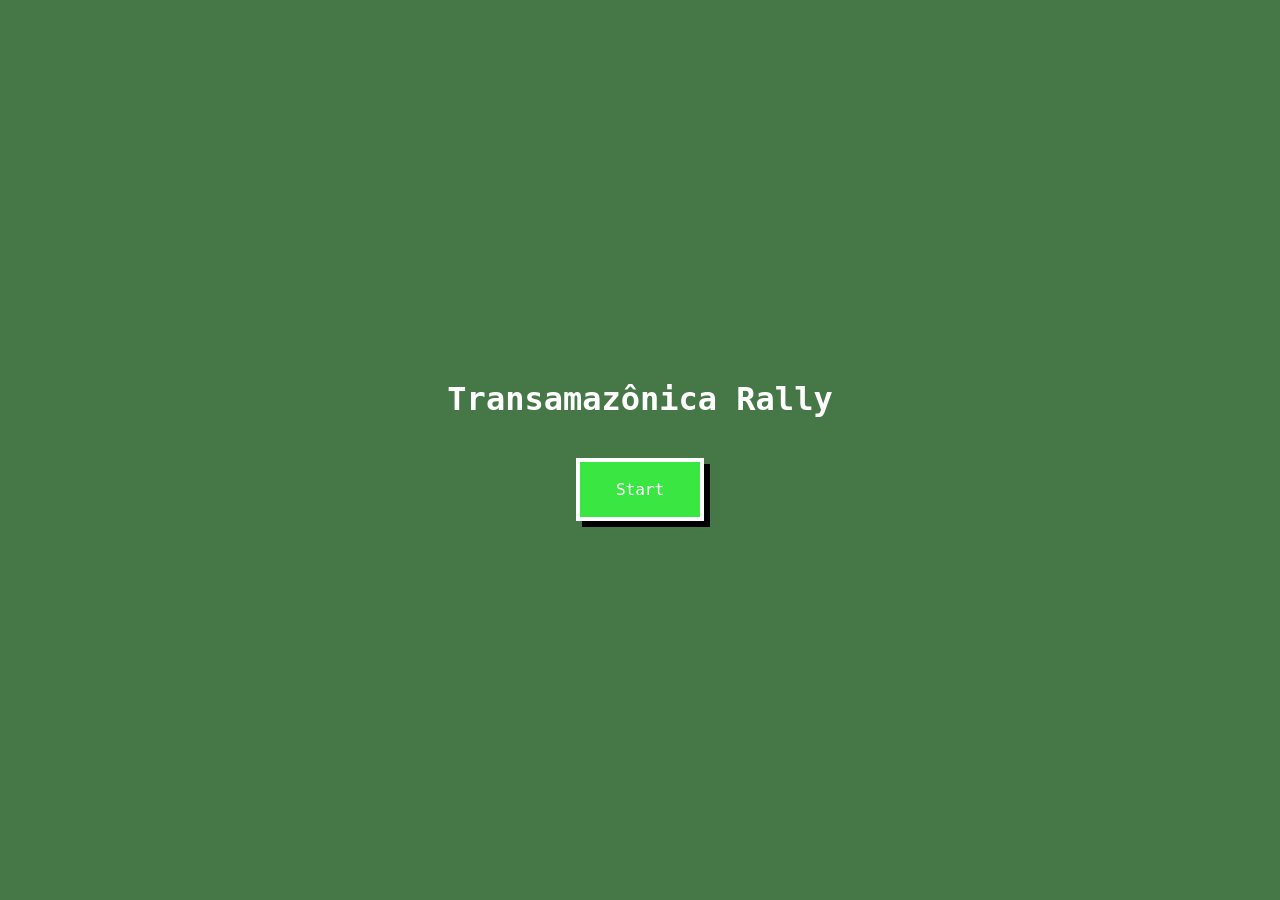
==== commit 690dea0f: "mudança mudança de titulo" ====
--- a/index.html
+++ b/index.html
@@ -1,437 +1,27 @@
 <!DOCTYPE html>
 <html lang="pt-BR">
 <head>
-  <meta charset="UTF-8">
-  <meta name="viewport" content="width=device-width, initial-scale=1.0, maximum-scale=1.0, user-scalable=no">
-  <meta name="description" content="Transamazônica Rally: Desafio BR-230">
-  <title>Transamazônica Rally</title>
-  <link rel="preconnect" href="https://fonts.googleapis.com">
-  <link rel="preconnect" href="https://fonts.gstatic.com">
-  <link href="https://fonts.googleapis.com/css2?family=Chakra+Petch:wght@400;600;700;800&family=Montserrat:wght@400;600;800&display=swap" rel="stylesheet">
-  <link rel="stylesheet" href="style.css">
-  <link rel="icon"type="image/png" href="flatcon.png">
+    <meta charset="UTF-8">
+    <meta name="viewport" content="width=device-width, initial-scale=1.0">
+    <title>Menu</title>
+    <link rel="preconnect" href="https://fonts.googleapis.com">
+    <link rel="preconnect" href="https://fonts.gstatic.com" crossorigin>
+    <link href="https://fonts.googleapis.com/css2?family=Press+Start+2P&display=swap" rel="stylesheet">
+    <link rel="stylesheet" href="style_1.css">
+    <link rel="stylesheet" href="https://fonts.googleapis.com/css2?family=Material+Symbols+Outlined:opsz,wght,FILL,GRAD@20..48,100..700,0..1,-50..200&icon_names=sports_esports" />
+    <link rel="icon"type="image/png" href="flatcon.png">
 </head>
 <body>
-  <div id="game-container">
-    <!-- Cabeçalho / Topbar -->
-    <header class="game-header">
-      <div class="header-logo">
-        <span class="badge-road">BR-230</span>
-        <h1>RALLY <span>TRANSAMAZÔNICA</span></h1>
-      </div>
-      <div class="header-controls">
-        <button id="btn-fullscreen" class="btn-icon" title="Modo Tela Cheia" aria-label="Tela Cheia">
-          ⛶
-        </button>
-        <button id="btn-sound" class="btn-icon" title="Ativar/Desativar Som" aria-label="Som">
-          🔊
-        </button>
-        <button id="btn-records" class="btn-icon" title="Placar de Recordes e Pontos" aria-label="Pontos">
-          🏆
-        </button>
-        <button id="btn-info" class="btn-icon" title="Guia do Piloto e Dicas da Transamazônica" aria-label="Guia">
-          📖
-        </button>
-      </div>
-    </header>
+    <main class="menu-container">
+        <h1 class="tittle">Transamazônica Rally</h1>
+        <button id="btn-start" class="btn-play">Start</button>
+    </main>
+    <script>
+        document.getElementById('btn-start').addEventListener('click', ()=>{
+            //redirecionar para o arquivo
+            window.location.href = 'jogo.html';
+        })
 
-    <!-- Canvas do Jogo -->
-    <div class="canvas-wrapper">
-      <canvas id="gameCanvas" width="800" height="600"></canvas>
-      
-      <!-- Semáforo de Largada (3, 2, 1, VAI!) -->
-      <div id="start-lights" class="start-lights hidden">
-        <div class="light-group">
-          <div class="light light-red" id="light-1"></div>
-          <div class="light light-yellow" id="light-2"></div>
-          <div class="light light-green" id="light-3"></div>
-        </div>
-        <div id="countdown-text" class="countdown-text">3</div>
-      </div>
-
-      <!-- Efeitos Climáticos / Efeitos de Tela -->
-      <div id="mud-splatter" class="screen-fx"></div>
-      <div id="dirty-mud-splatter" class="screen-fx"></div>
-      <div id="rain-overlay" class="screen-fx"></div>
-      <div id="fog-overlay" class="screen-fx"></div>
-      <div id="flash-overlay" class="screen-fx"></div>
-
-      <!-- HUD Dinâmico Sobreposto no Canvas (Modo Corrida) -->
-      <div id="game-hud" class="hud-container hidden">
-        <div class="hud-top">
-          <!-- Posição na Corrida (1º ao 5º) -->
-          <div class="hud-card position-card">
-            <span class="hud-label">POSIÇÃO</span>
-            <div class="position-display">
-              <span id="pos-val" class="pos-num">1º</span>
-              <span class="pos-total">/ 5</span>
-            </div>
-          </div>
-
-          <!-- Mini-Mapa da Corrida (Posição dos 5 Carros) -->
-          <div class="hud-card race-track-card">
-            <div class="track-header">
-              <span id="stage-badge-hud" class="badge-road" style="font-size: 0.65rem; padding: 1px 6px;">FASE 1</span>
-              <span id="checkpoint-text">Trecho BR-230 • 0.0 km</span>
-              <span>CHEGADA 🏁</span>
-            </div>
-            <div class="race-minimap" id="race-minimap">
-              <div class="track-line"></div>
-              <div id="car-dot-player" class="car-dot player-dot" title="Você"></div>
-              <div id="car-dot-1" class="car-dot ai-dot" title="Rival 1"></div>
-              <div id="car-dot-2" class="car-dot ai-dot" title="Rival 2"></div>
-              <div id="car-dot-3" class="car-dot ai-dot" title="Rival 3"></div>
-              <div id="car-dot-4" class="car-dot ai-dot" title="Rival 4"></div>
-            </div>
-          </div>
-
-          <!-- Mudas & Botão de Menu In-Game -->
-          <div class="hud-right-group">
-            <div class="hud-card eco-card">
-              <span class="hud-label">MUDAS</span>
-              <span class="hud-value"><span id="seed-counter">0</span> 🌱</span>
-            </div>
-            <button id="btn-hud-pause" class="btn-icon hud-pause-btn" title="Pausar / Menu">
-              ⏸️
-            </button>
-          </div>
-        </div>
-
-        <div class="hud-bottom">
-          <!-- Velocímetro, Marcha/Tração e Relevo (Subida/Descida) -->
-          <div class="hud-card speed-card">
-            <div class="speed-digital">
-              <span id="speed-val">0</span>
-              <span class="unit">KM/H</span>
-            </div>
-            <div id="traction-warning" class="status-pill status-normal">PISTA LIVRE</div>
-            <div id="slope-indicator" class="slope-pill slope-flat">↔️ PISTA PLANA</div>
-          </div>
-
-          <!-- Indicadores de Combustível e Integridade -->
-          <div class="hud-card stats-card">
-            <!-- Combustível -->
-            <div class="stat-gauge">
-              <div class="gauge-header">
-                <span>⛽ BIO-COMBUSTÍVEL</span>
-                <span id="fuel-val">100%</span>
-              </div>
-              <div class="gauge-bar">
-                <div id="fuel-bar-fill" class="gauge-fill fuel-fill"></div>
-              </div>
-            </div>
-
-            <!-- Integridade do Carro -->
-            <div class="stat-gauge">
-              <div class="gauge-header">
-                <span>🛠️ INTEGRIDADE</span>
-                <span id="health-val">100%</span>
-              </div>
-              <div class="gauge-bar">
-                <div id="health-bar-fill" class="gauge-fill health-fill"></div>
-              </div>
-            </div>
-          </div>
-        </div>
-
-        <!-- Alerta Flutuante de Eventos / Bônus -->
-        <div id="floating-alert" class="floating-alert hidden"></div>
-      </div>
-
-      <!-- Controles Virtuais Touch (Mobile / Telas Touch) -->
-      <div id="touch-controls" class="touch-controls hidden">
-        <div class="touch-left">
-          <button id="btn-left" class="touch-btn" aria-label="Esquerda">◀</button>
-          <button id="btn-right" class="touch-btn" aria-label="Direita">▶</button>
-        </div>
-        <div class="touch-right">
-          <button id="btn-horn" class="touch-btn touch-horn" aria-label="Buzina / Ação">📢</button>
-          <button id="btn-brake" class="touch-btn touch-brake" aria-label="Freio">🛑</button>
-          <button id="btn-gas" class="touch-btn touch-gas" aria-label="Acelerar">⚡</button>
-        </div>
-      </div>
-
-      <!-- TELA DE GARAGEM / MENU PRINCIPAL -->
-      <div id="menu-screen" class="overlay-screen">
-        <div class="menu-content">
-          <div class="menu-header">
-            <h2>ESCOLHA SEU VEÍCULO E ETAPA DA BR-230</h2>
-            <p>Dispute o pódio (1º ao 3º lugar) para desbloquear as próximas rodovias da Amazônia!</p>
-          </div>
-
-          <!-- Seletor de Fases (1 a 4) -->
-          <div class="stage-selector-container">
-            <span class="stage-selector-title">🏆 SELECIONE A ETAPA DO RALLY:</span>
-            <div class="stage-grid">
-              <button class="stage-card stage-active" data-stage="1" id="stage-btn-1">
-                <span class="stage-tag">FASE 1</span>
-                <span class="stage-name">BR-230: Marabá ➔ Altamira</span>
-                <span class="stage-desc">Barro Vermelho & Poeirão (5 km)</span>
-                <span class="stage-status" id="stage-status-1">🔓 DESBLOQUEADA</span>
-              </button>
-              <button class="stage-card stage-locked" data-stage="2" id="stage-btn-2">
-                <span class="stage-tag">FASE 2</span>
-                <span class="stage-name">BR-163 / BR-236: Rurópolis</span>
-                <span class="stage-desc">Grandes Barrancos & Voçorocas (6 km)</span>
-                <span class="stage-status" id="stage-status-2">🔒 PÓDIO NA FASE 1</span>
-              </button>
-              <button class="stage-card stage-locked" data-stage="3" id="stage-btn-3">
-                <span class="stage-tag">FASE 3</span>
-                <span class="stage-name">BR-230 Oeste: Itaituba ➔ Apuí</span>
-                <span class="stage-desc">Atoleiro de Chupeta & Pinguelas (6.5 km)</span>
-                <span class="stage-status" id="stage-status-3">🔒 PÓDIO NA FASE 2</span>
-              </button>
-              <button class="stage-card stage-locked" data-stage="4" id="stage-btn-4">
-                <span class="stage-tag">FASE 4</span>
-                <span class="stage-name">BR-319: Apuí ➔ Humaitá</span>
-                <span class="stage-desc">Trechos Alagados & Dilúvio (7 km)</span>
-                <span class="stage-status" id="stage-status-4">🔒 PÓDIO NA FASE 3</span>
-              </button>
-            </div>
-          </div>
-
-          <!-- Seletor de Carros / Garagem -->
-          <div class="garage-selector">
-            <button id="btn-prev-car" class="nav-arrow" aria-label="Veículo Anterior">❮</button>
-            
-            <div class="vehicle-display-card">
-              <div class="vehicle-preview-box">
-                <canvas id="vehiclePreviewCanvas" width="220" height="150"></canvas>
-              </div>
-              <div class="vehicle-info">
-                <div class="vehicle-title-wrap">
-                  <h3 id="car-name">Uno Mille com Escada</h3>
-                  <span id="car-tag" class="car-badge">O LENDÁRIO</span>
-                </div>
-                <p id="car-desc" class="car-description">
-                  Veloz, ágil e munido com a mística escada no teto. Ativa o Modo Firma (Nitro), mas exige cuidado nas crateras.
-                </p>
-                
-                <!-- Barras de Atributos -->
-                <div class="car-attributes">
-                  <div class="attr-row">
-                    <span>Velocidade Máxima:</span>
-                    <div class="attr-bar"><div id="attr-speed" class="attr-fill"></div></div>
-                  </div>
-                  <div class="attr-row">
-                    <span>Tração no Barro:</span>
-                    <div class="attr-bar"><div id="attr-traction" class="attr-fill"></div></div>
-                  </div>
-                  <div class="attr-row">
-                    <span>Resistência (HP):</span>
-                    <div class="attr-bar"><div id="attr-durability" class="attr-fill"></div></div>
-                  </div>
-                  <div class="attr-row">
-                    <span>Econ. Combustível:</span>
-                    <div class="attr-bar"><div id="attr-fuel" class="attr-fill"></div></div>
-                  </div>
-                </div>
-
-                <div class="car-special">
-                  <strong>Habilidade de Corrida:</strong> <span id="car-ability">Modo Firma (Super Aceleração temporária com ESPAÇO)</span>
-                </div>
-              </div>
-            </div>
-
-            <button id="btn-next-car" class="nav-arrow" aria-label="Próximo Veículo">❯</button>
-          </div>
-
-          <!-- Mini Guia de Controles -->
-          <div class="controls-guide">
-            <div class="guide-item">
-              <span class="key-pill">⬆️ / W</span> Acelerar
-            </div>
-            <div class="guide-item">
-              <span class="key-pill">⬇️ / S</span> Ré / Freio
-            </div>
-            <div class="guide-item">
-              <span class="key-pill">⬅️ ➡️ / A D</span> Direção / Ultrapassagem
-            </div>
-            <div class="guide-item">
-              <span class="key-pill">ESPAÇO</span> Buzina / Nitro
-            </div>
-          </div>
-
-          <div class="menu-actions">
-            <button id="btn-start" class="btn-primary">LARGAR NO RALLY! 🚦🏁</button>
-          </div>
-        </div>
-      </div>
-
-      <!-- TELA DE PAUSA / MENU EM JOGO -->
-      <div id="pause-screen" class="overlay-screen hidden">
-        <div class="modal-card pause-card">
-          <h2>CORRIDA PAUSADA ⏸️</h2>
-          <p>Você parou no acostamento da Transamazônica. Escolha uma opção:</p>
-          <div class="modal-buttons pause-buttons-grid">
-            <button id="btn-resume" class="btn-primary">CONTINUAR CORRIDA ▶️</button>
-            <button id="btn-pause-restart" class="btn-secondary">REINICIAR ETAPA 🔄</button>
-            <button id="btn-pause-records" class="btn-secondary">PLACAR & RECORDES 🏆</button>
-            <button id="btn-pause-guide" class="btn-secondary">GUIA DO PILOTO 📖</button>
-            <button id="btn-quit" class="btn-secondary">VOLTAR À GARAGEM 🚪</button>
-          </div>
-        </div>
-      </div>
-
-      <!-- TELA DE GAME OVER / DERROTA -->
-      <div id="gameover-screen" class="overlay-screen hidden">
-        <div class="modal-card gameover-card">
-          <div class="modal-icon">⚠️</div>
-          <h2 id="gameover-title">FIM DE CORRIDA!</h2>
-          <p id="gameover-reason">Seu veículo quebrou devido às crateras da Transamazônica.</p>
-
-          <div class="final-stats-grid">
-            <div class="stat-box">
-              <span class="stat-num" id="stat-dist">0 km</span>
-              <span class="stat-label">Distância Percorrida</span>
-            </div>
-            <div class="stat-box">
-              <span class="stat-num" id="stat-seeds">0</span>
-              <span class="stat-label">Mudas Salvas</span>
-            </div>
-            <div class="stat-box">
-              <span class="stat-num" id="stat-fauna">0</span>
-              <span class="stat-label">Animais Respeitados</span>
-            </div>
-            <div class="stat-box highlight-box">
-              <span class="stat-num" id="stat-score">0</span>
-              <span class="stat-label">Pontuação Total</span>
-            </div>
-          </div>
-
-          <div class="record-badge">
-            🏆 Melhor Corrida: <span id="stat-record">0 pts</span>
-          </div>
-
-          <div class="modal-buttons">
-            <button id="btn-retry" class="btn-primary">CORRER NOVAMENTE 🔄</button>
-            <button id="btn-garage-return" class="btn-secondary">TROCAR CARRO 🚗</button>
-          </div>
-        </div>
-      </div>
-
-      <!-- TELA DE VITÓRIA / PÓDIO DE CORRIDA -->
-      <div id="victory-screen" class="overlay-screen hidden">
-        <div class="modal-card victory-card">
-          <div class="modal-icon" id="vic-trophy">🏆</div>
-          <h2 id="vic-title">CHEGADA EM 1º LUGAR!</h2>
-          <p id="vic-subtitle">Você cruzou a linha de chegada na Base de Altamira como o Campeão da Transamazônica!</p>
-
-          <div class="podium-display">
-            <div class="podium-rank" id="vic-badge">🥇 CAMPEÃO DA BR-230</div>
-          </div>
-
-          <div class="final-stats-grid">
-            <div class="stat-box">
-              <span class="stat-num" id="vic-time">00:00</span>
-              <span class="stat-label">Tempo de Corrida</span>
-            </div>
-            <div class="stat-box">
-              <span class="stat-num" id="vic-seeds">0</span>
-              <span class="stat-label">Mudas Coletadas</span>
-            </div>
-            <div class="stat-box">
-              <span class="stat-num" id="vic-fauna">0</span>
-              <span class="stat-label">Fauna Preservada</span>
-            </div>
-            <div class="stat-box highlight-box">
-              <span class="stat-num" id="vic-score">0</span>
-              <span class="stat-label">Pontuação do Pódio</span>
-            </div>
-          </div>
-
-          <div class="modal-buttons">
-            <button id="btn-next-stage" class="btn-primary">PRÓXIMA ETAPA ➡️</button>
-            <button id="btn-play-again" class="btn-secondary">CORRER DE NOVO 🌟</button>
-            <button id="btn-vic-garage" class="btn-secondary">GARAGEM DE CARROS 🚗</button>
-          </div>
-        </div>
-      </div>
-
-      <!-- MODAL DE PLACAR DE RECORDES E PONTOS -->
-      <div id="records-modal" class="overlay-screen hidden">
-        <div class="modal-card records-card">
-          <h2>🏆 Galeria de Recordes & Pontuações</h2>
-          <p>Estatísticas do seu histórico pelas rodovias da Amazônia:</p>
-          
-          <div class="records-grid">
-            <div class="stat-box highlight-box">
-              <span class="stat-num" id="rec-high-score">0 pts</span>
-              <span class="stat-label">Maior Pontuação Geral</span>
-            </div>
-            <div class="stat-box">
-              <span class="stat-num" id="rec-total-seeds">0 🌱</span>
-              <span class="stat-label">Total de Mudas Salvas</span>
-            </div>
-            <div class="stat-box">
-              <span class="stat-num" id="rec-total-fauna">0 🐆</span>
-              <span class="stat-label">Fauna Preservada</span>
-            </div>
-            <div class="stat-box">
-              <span class="stat-num" id="rec-unlocked-stages">Fase 1 / 4</span>
-              <span class="stat-label">Progresso da Campanha</span>
-            </div>
-          </div>
-
-          <div class="stage-records-list">
-            <h3>Melhores Tempos por Etapa:</h3>
-            <div class="stage-record-row"><span>Fase 1 (BR-230 Marabá):</span> <strong id="rec-time-1">--:--</strong></div>
-            <div class="stage-record-row"><span>Fase 2 (BR-163 Barrancos):</span> <strong id="rec-time-2">--:--</strong></div>
-            <div class="stage-record-row"><span>Fase 3 (BR-230 Oeste Canaletas):</span> <strong id="rec-time-3">--:--</strong></div>
-            <div class="stage-record-row"><span>Fase 4 (BR-319 Alagados):</span> <strong id="rec-time-4">--:--</strong></div>
-          </div>
-
-          <div class="modal-buttons" style="margin-top: 15px;">
-            <button id="btn-close-records" class="btn-primary">VOLTAR AO JOGO ✖</button>
-          </div>
-        </div>
-      </div>
-
-      <!-- MODAL DE GUIA DO PILOTO E EXPLICAÇÕES -->
-      <div id="info-modal" class="overlay-screen hidden">
-        <div class="modal-card info-card">
-          <h2>📖 Guia do Piloto da Transamazônica</h2>
-          <div class="info-content">
-            <div class="guide-topic">
-              <h4>⛰️ Relevo da Amazônia (Aclives e Declives):</h4>
-              <p>A topografia da Transamazônica possui subidas e descidas naturais que cortam vales e serras. Nas descidas o carro ganha embalo e nas subidas o ritmo flui naturalmente. Colete os galões de bio-combustível e as mudas nativas espalhadas pela pista para manter sua autonomia e pontuação sempre altas!</p>
-            </div>
-            <div class="guide-topic">
-              <h4>🏎️ Curvas & Força Centrífuga:</h4>
-              <p>A Transamazônica serpenteia a floresta com curvas sinuosas. Solte o acelerador ou freie antes de entrar na curva para não derrapar na terra e bater nos barrancos!</p>
-            </div>
-            <div class="guide-topic">
-              <h4>🚷 Concorrentes Jogando Sujo:</h4>
-              <p>Os rivais não facilitam! Eles <strong>fecham a porta</strong> em ultrapassagens, <strong>jogam spray de lama e pedras</strong> no seu para-brisa e tentam te empurrar contra os barrancos. Desvie lateralmente e use o vácuo com precisão!</p>
-            </div>
-            <div class="guide-topic">
-              <h4>🌫️ Bancos de Neblina & Animais na Pista:</h4>
-              <p>Em trechos de neblina espessa, a visibilidade cai drasticamente. Buzine (ESPAÇO) para alertar onças, antas e capivaras a tempo e ganhar bônus de preservação ambiental!</p>
-            </div>
-          </div>
-          <div class="modal-buttons">
-            <button id="btn-close-info" class="btn-primary">ENTENDIDO! VOLTAR AO RALLY ✖</button>
-          </div>
-        </div>
-      </div>
-    </div>
-
-    <!-- Rodapé Semântico -->
-    <footer class="game-footer">
-      <p>Desenvolvido para o <strong>Desafio Web Games • Missão Amazônia Criativa</strong> | HTML5 Canvas, CSS3 e JavaScript Puro.</p>
-      <br>
-      <div class="menu-actions">
-        <a href="https://docs.google.com/forms/d/e/1FAIpQLScHGECVdyHqYR4V4LaIM3n9pY1hiho51vANH201O3oFjHBHVQ/viewform?usp=header" target="_blank" class="btn-primary" style="text-decoration: none; display: inline-block;">
-    Avalie O jogo 📝
-  </a>
-</div>
-    </footer>
-  </div>
-
-  <!-- Scripts do Jogo Modularizados -->
-  <script src="js/audio.js"></script>
-  <script src="js/vehicles.js"></script>
-  <script src="js/obstacles.js"></script>
-  <script src="js/game.js"></script>
+    </script>
 </body>
-</html>
+</html>
--- a/style_1.css
+++ b/style_1.css
@@ -0,0 +1,53 @@
+* {
+      margin: 0;
+      padding: 0;
+      box-sizing: border-box;
+      font-family: 'Press Start 2P', monospace;
+    }
+
+  body {
+      background-color: #467746; /* Verde musgo escuro */
+      color: #fff;
+      height: 100vh;
+      display: flex;
+      align-items: center;
+      justify-content: center;
+    }
+
+    .menu-container {
+      display: flex;
+      flex-direction: column;
+      align-items: center;
+      gap: 2.5rem;
+      text-align: center;
+    }
+
+    .title {
+      font-size: 2.2rem;
+      color: #ffbd03;
+      text-shadow: 4px 4px #7a0000;
+      line-height: 1.4;
+    }
+
+    .btn-play {
+      background-color: #39e642;
+      color: #fff;
+      border: 4px solid #fff;
+      padding: 18px 36px;
+      font-size: 1rem;
+      cursor: pointer;
+      box-shadow: 6px 6px 0px #000;
+      transition: transform 0.1s, box-shadow 0.1s;
+    }
+
+    .btn-play:hover {
+      background-color: #ffbd03;
+      color: #000;
+      transform: translate(-2px, -2px);
+      box-shadow: 8px 8px 0px #000;
+    }
+
+    .btn-play:active {
+      transform: translate(4px, 4px);
+      box-shadow: 2px 2px 0px #000;
+    }
